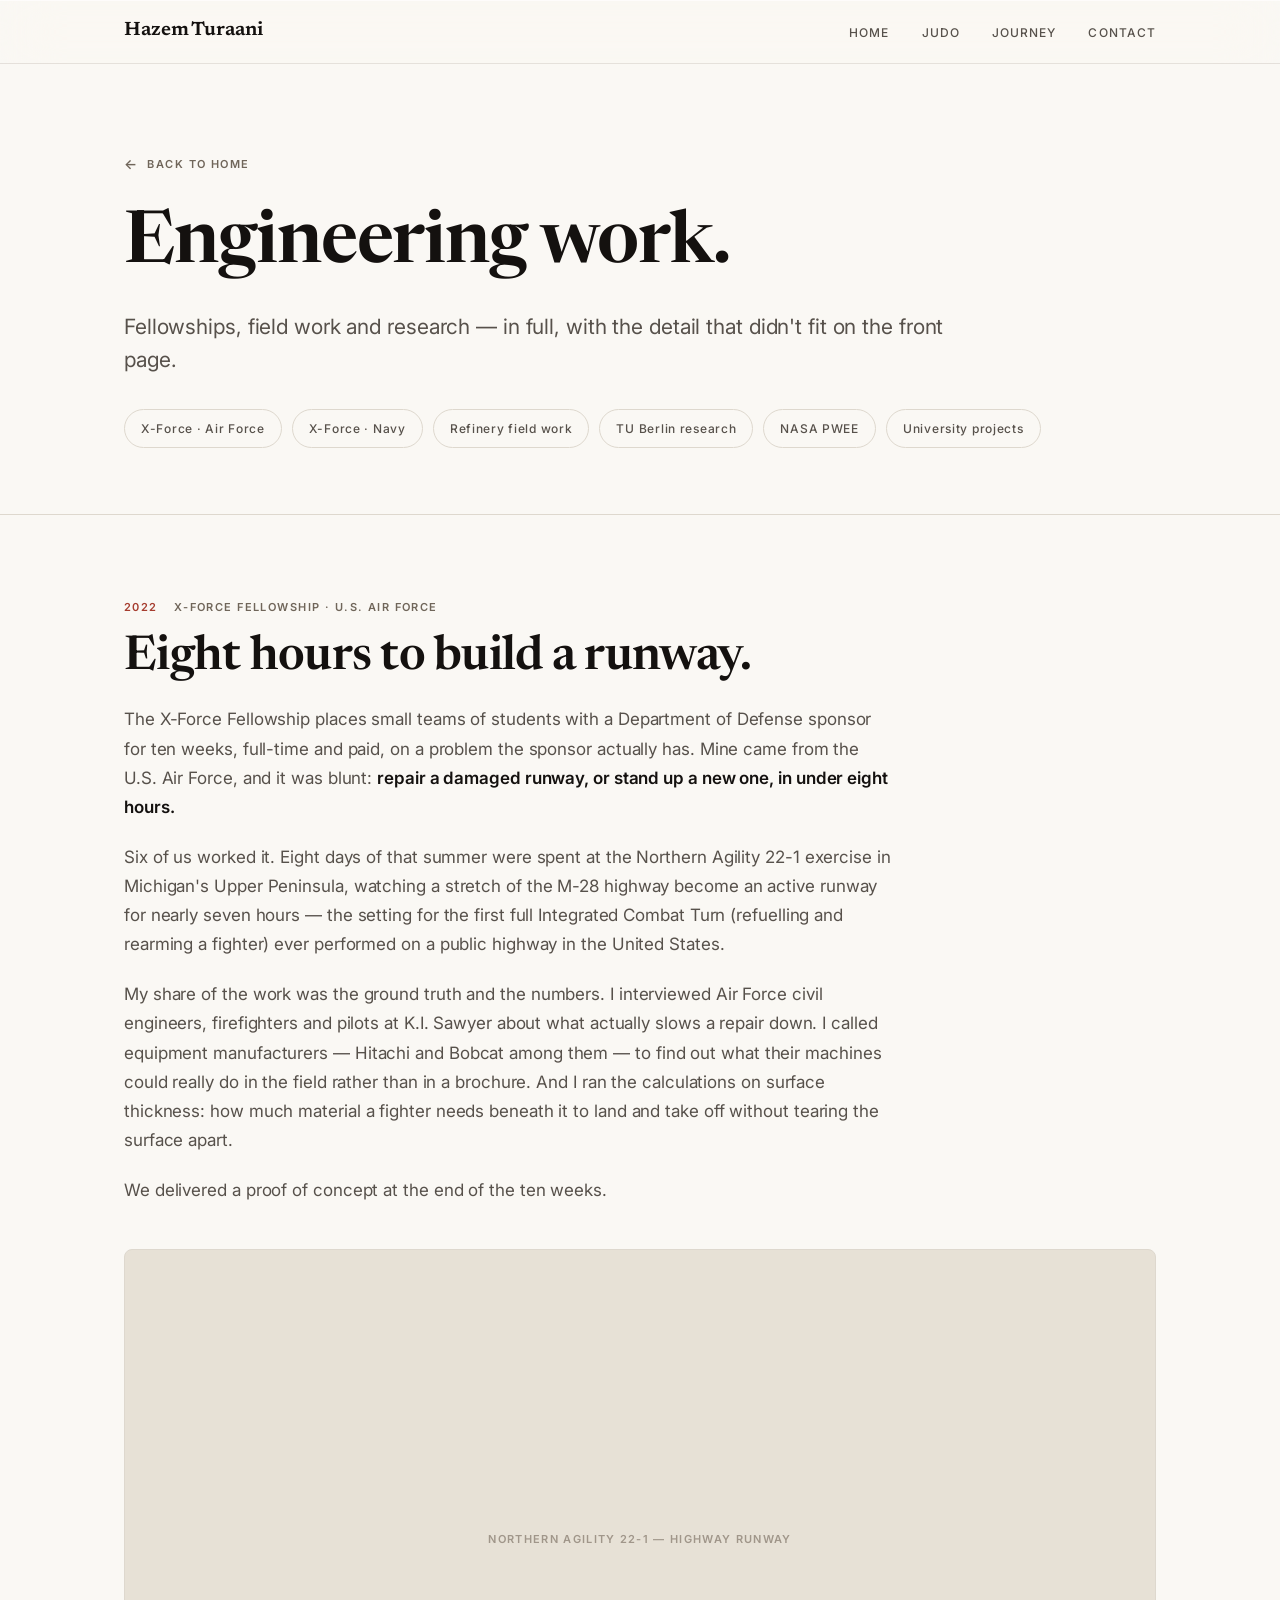
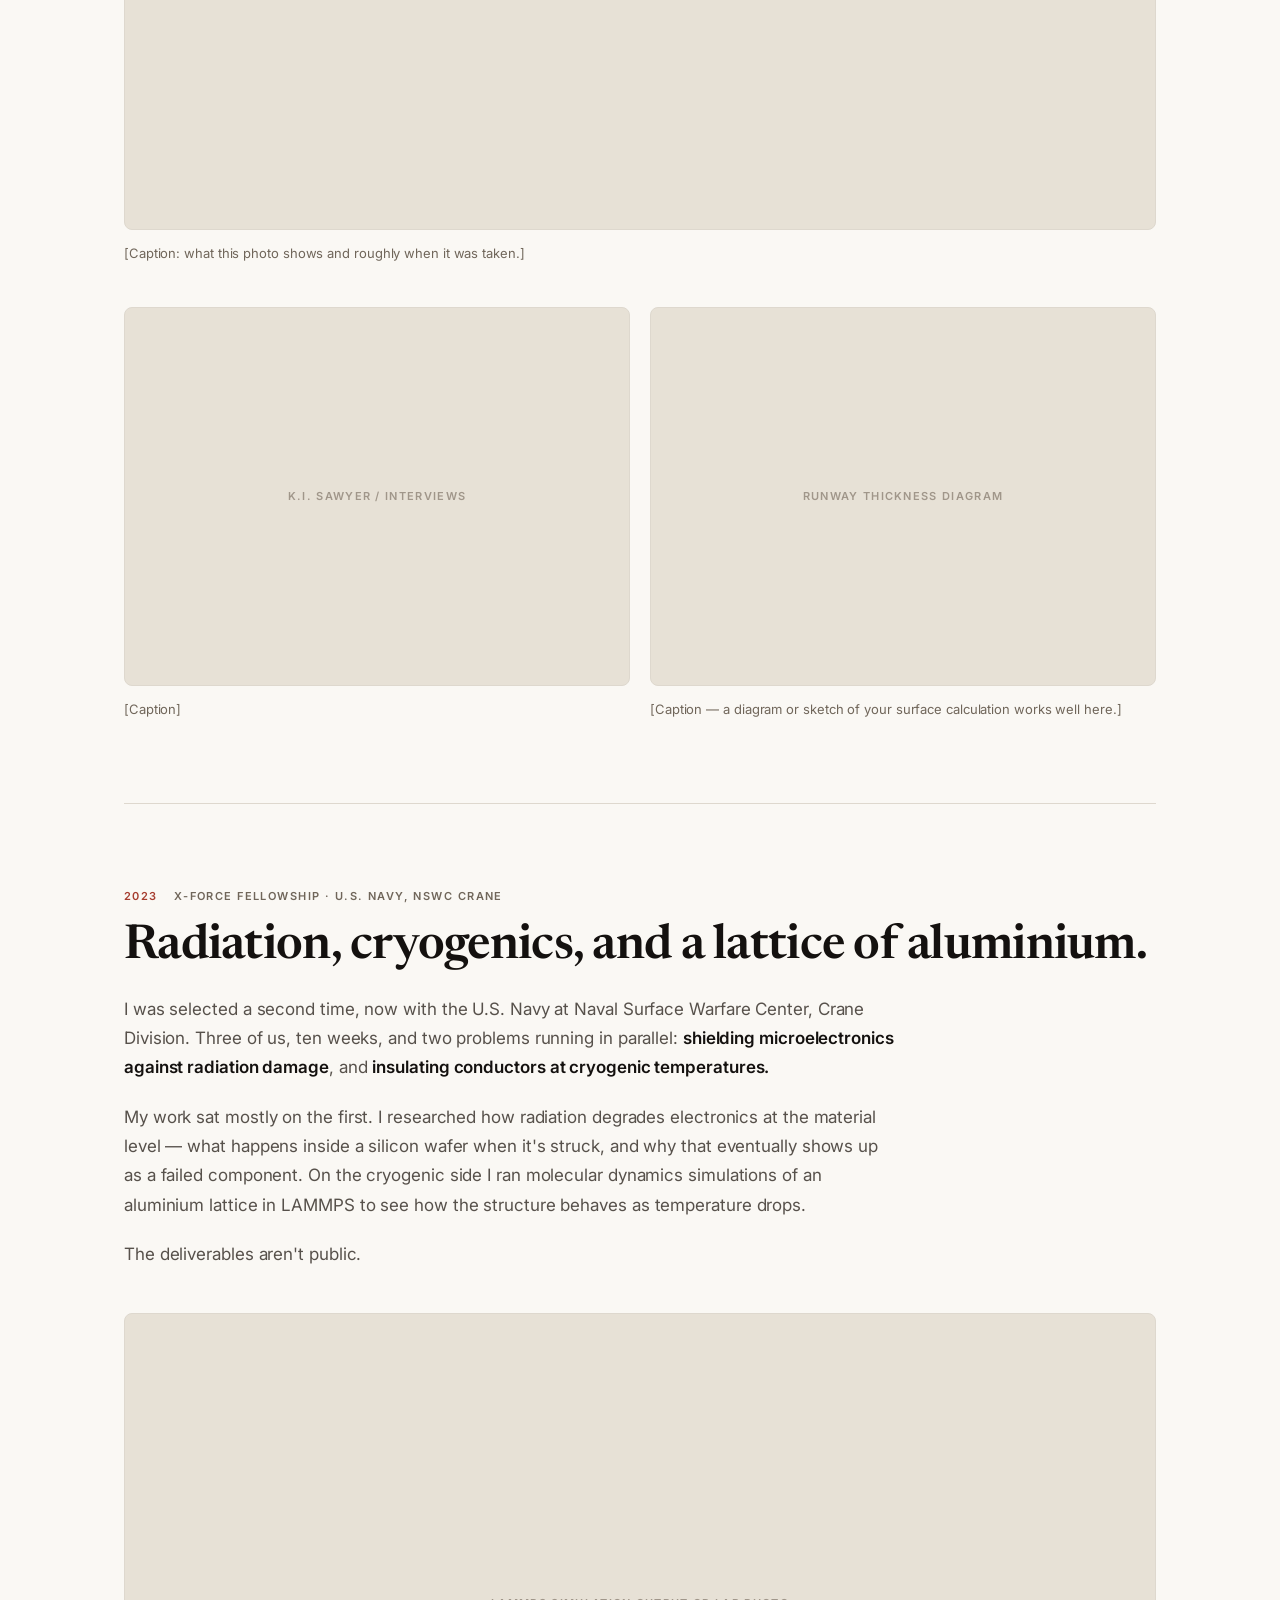
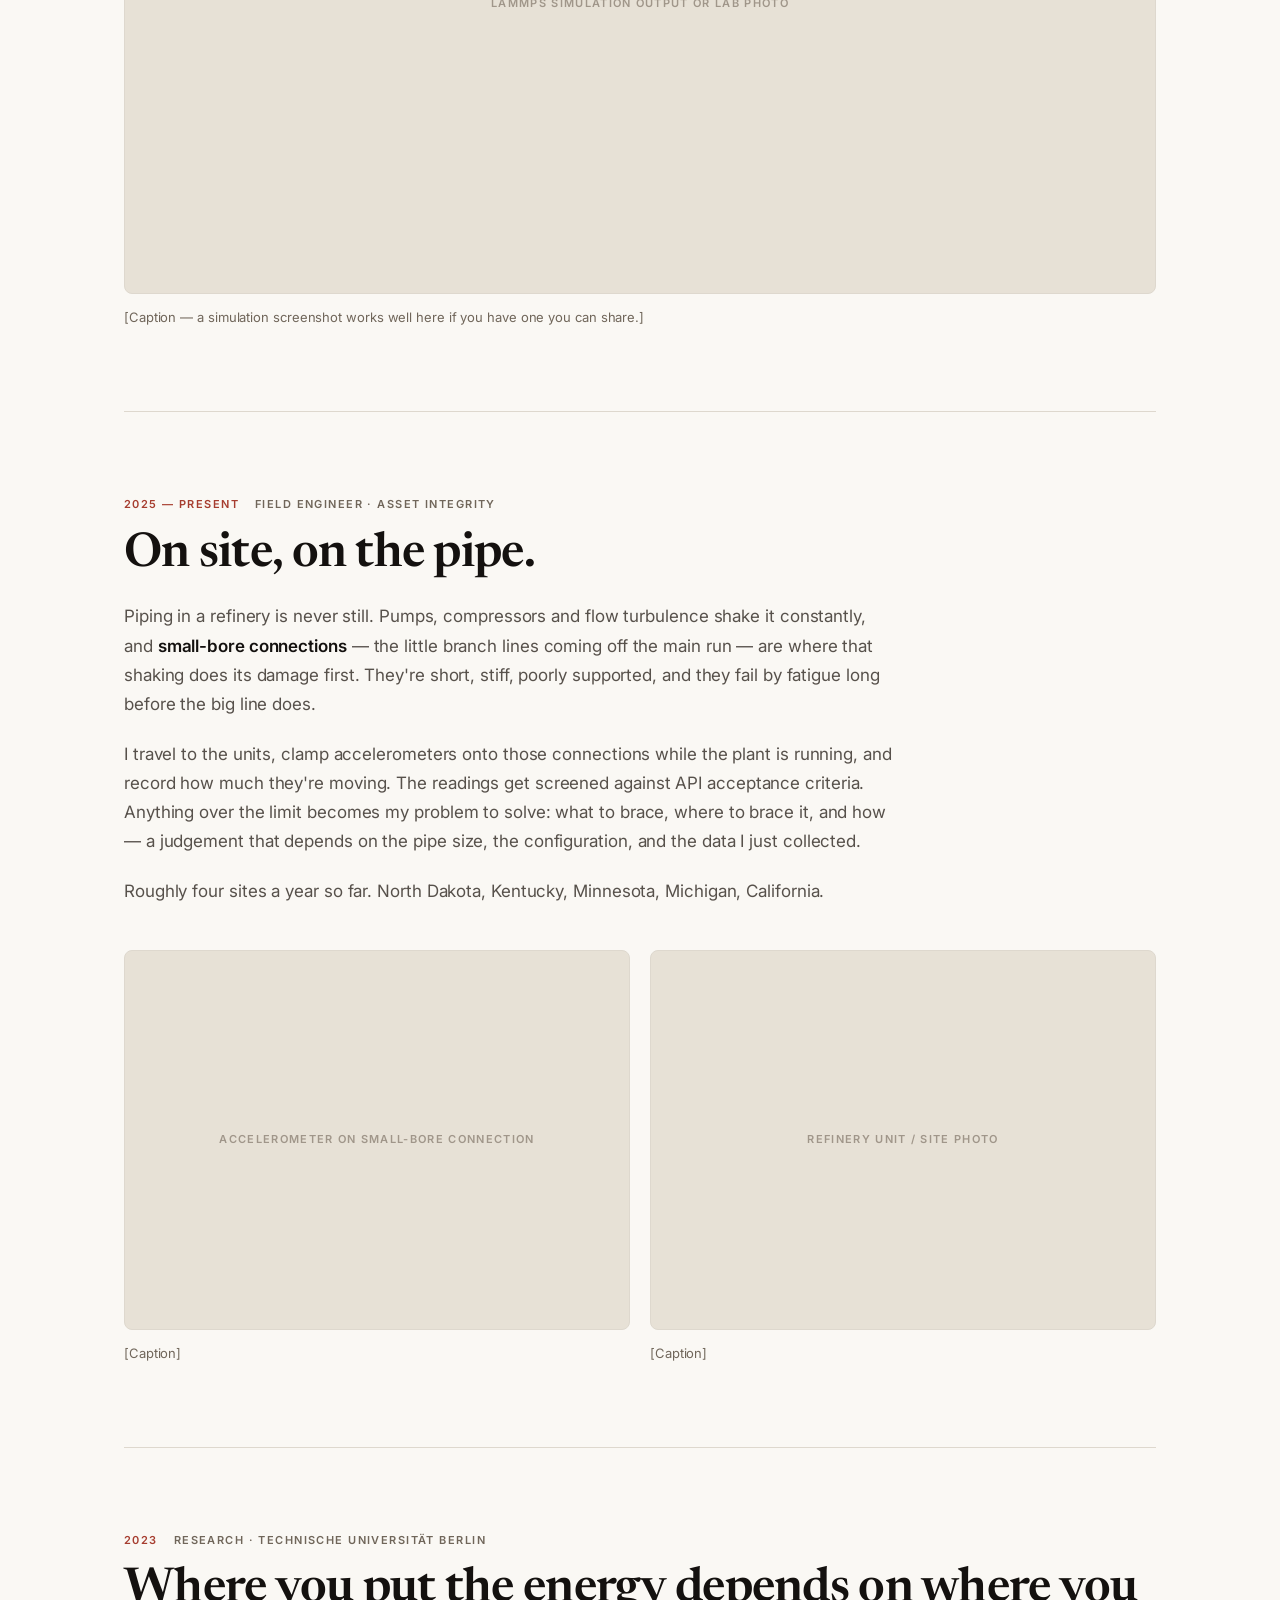
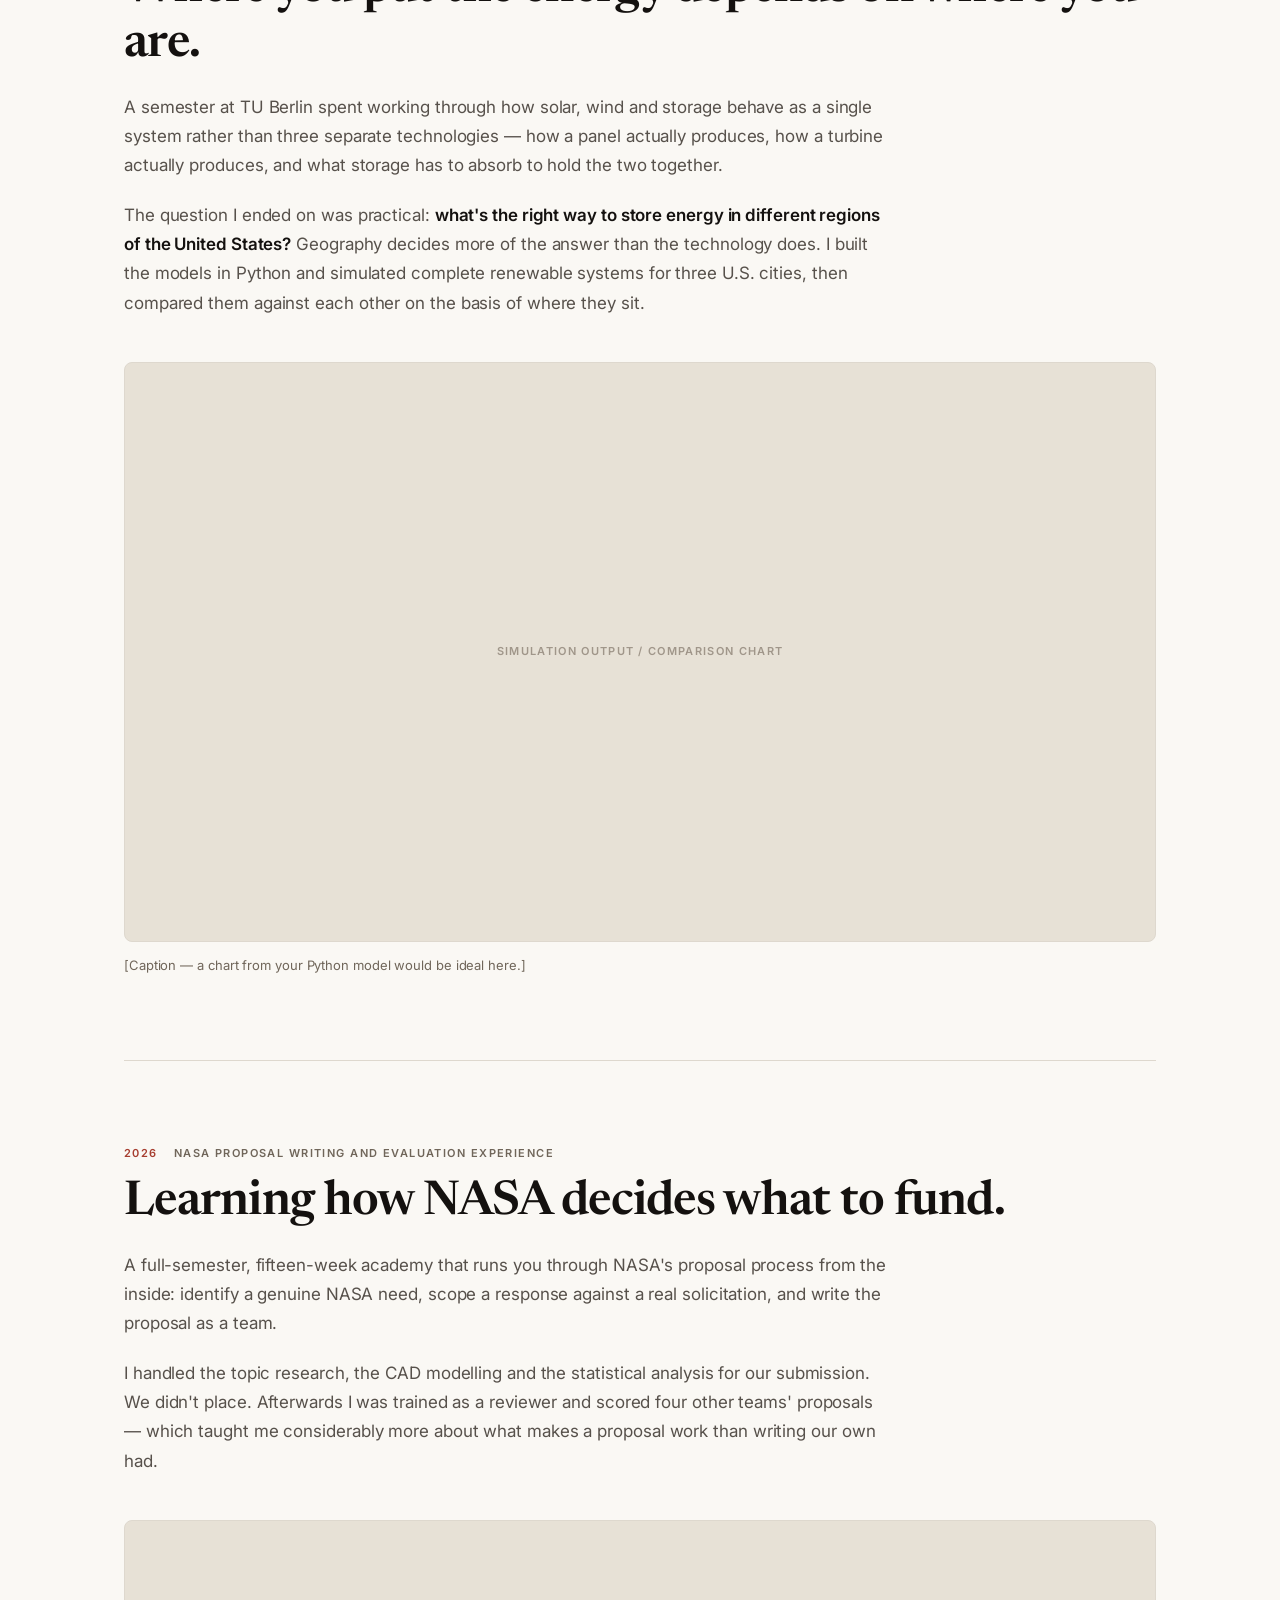
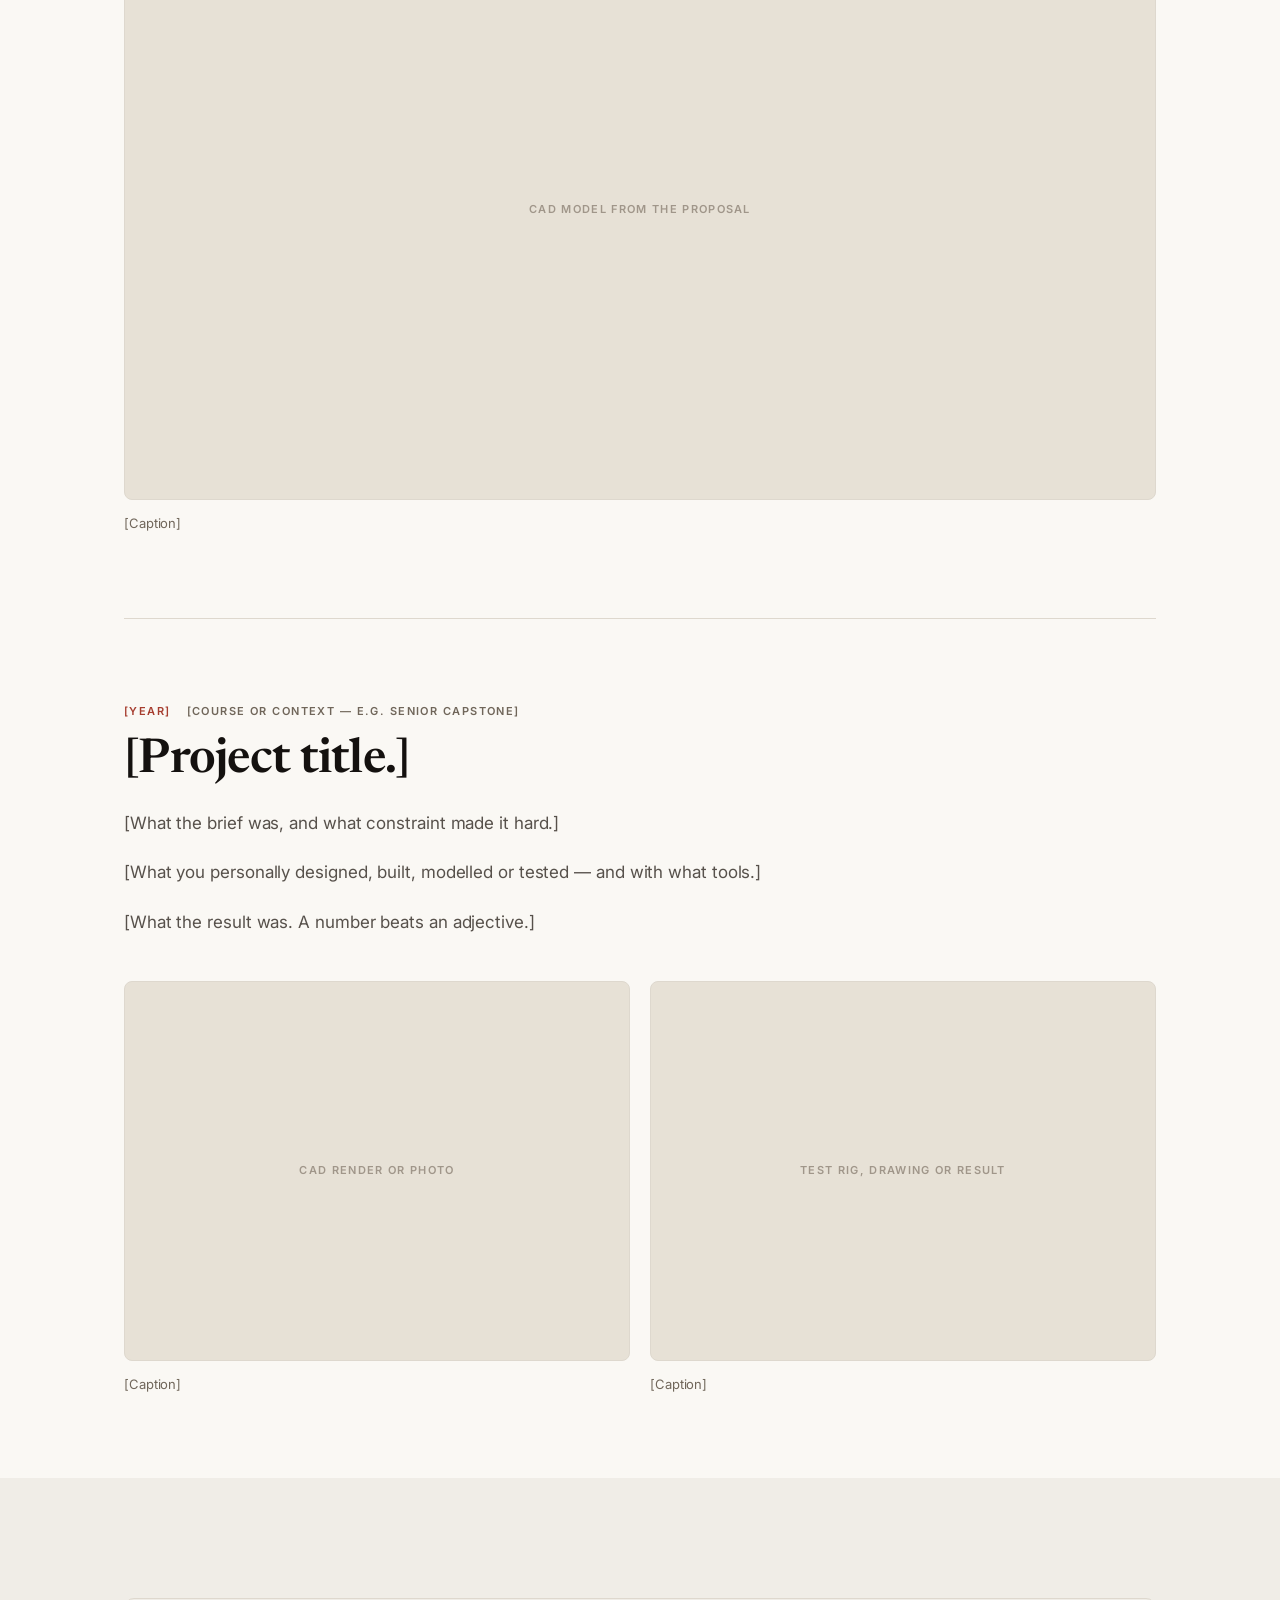
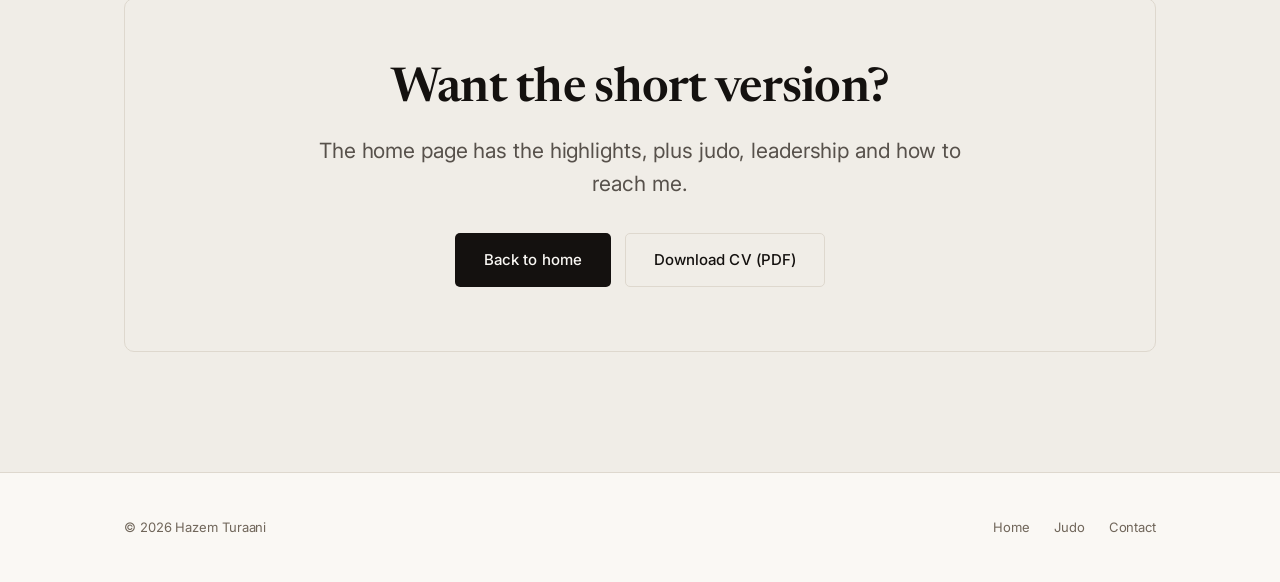
==== engineering.html @ 1540498a "Add files via upload" ====
<!DOCTYPE html>
<html lang="en">
<head>
<meta charset="utf-8">
<meta name="viewport" content="width=device-width, initial-scale=1">

<title>Engineering work — Hazem Turaani</title>
<meta name="description" content="Projects, fellowships and field work: X-Force with the U.S. Air Force and Navy, refinery vibration and piping integrity, renewable energy research at TU Berlin.">

<link rel="preconnect" href="https://fonts.googleapis.com">
<link rel="preconnect" href="https://fonts.gstatic.com" crossorigin>
<link rel="stylesheet" href="https://fonts.googleapis.com/css2?family=Newsreader:ital,opsz,wght@0,6..72,400;0,6..72,500;0,6..72,600;0,6..72,700;1,6..72,400&family=Inter:wght@400;500;600&display=swap">

<!-- Same stylesheet as the home page — edit style.css and it changes everywhere. -->
<link rel="stylesheet" href="style.css">

<script>
/* If a photo file isn't uploaded yet, show the grey placeholder instead of a
   broken-image icon. Upload the file with the matching name and it appears. */
function phFallback(img){
  var d=document.createElement('div');
  d.className=img.getAttribute('data-ph')||'ph ph--4x3';
  if(d.className.indexOf('hero__portrait')>-1){ d.textContent='Portrait'; }
  else { d.setAttribute('data-label', img.getAttribute('data-label')||'Photo'); }
  img.replaceWith(d);
}
</script>

</head>

<body>

<!-- ═══════════════════ NAVIGATION ═══════════════════ -->
<header class="nav" id="nav">
  <div class="wrap nav__inner">
    <a href="index.html" class="nav__logo">Hazem Turaani</a>
    <button class="nav__toggle" id="navToggle" aria-label="Menu" aria-expanded="false">
      <span></span><span></span><span></span>
    </button>
    <ul class="nav__links" id="navLinks">
      <li><a href="index.html">Home</a></li>
      <li><a href="judo.html">Judo</a></li>
      <li><a href="index.html#journey">Journey</a></li>
      <li><a href="index.html#contact">Contact</a></li>
    </ul>
  </div>
</header>

<main>

<!-- ═══════════════════ PAGE HEAD ═══════════════════ -->
<header class="page-head">
  <div class="wrap">
    <a class="backlink" href="index.html">Back to home</a>
    <h1 class="display">Engineering work.</h1>
    <p class="lede">
      Fellowships, field work and research — in full, with the detail that didn't fit
      on the front page.
    </p>
    <nav class="jump">
      <a href="#xforce-2022">X-Force · Air Force</a>
      <a href="#xforce-2023">X-Force · Navy</a>
      <a href="#field">Refinery field work</a>
      <a href="#berlin">TU Berlin research</a>
      <a href="#nasa">NASA PWEE</a>
      <a href="#capstone">University projects</a>
    </nav>
  </div>
</header>

<div class="wrap">

<!-- ═══════════════════ X-FORCE 2022 ═══════════════════ -->
<article class="entry" id="xforce-2022">
  <div class="entry__meta">
    <span class="entry__year">2022</span>
    <span class="entry__tag">X-Force Fellowship · U.S. Air Force</span>
  </div>
  <h2 class="h2">Eight hours to build a runway.</h2>

  <div class="entry__body">
    <p>
      The X-Force Fellowship places small teams of students with a Department of Defense sponsor
      for ten weeks, full-time and paid, on a problem the sponsor actually has. Mine came from the
      U.S. Air Force, and it was blunt: <strong>repair a damaged runway, or stand up a new one,
      in under eight hours.</strong>
    </p>
    <p>
      Six of us worked it. Eight days of that summer were spent at the Northern Agility 22-1
      exercise in Michigan's Upper Peninsula, watching a stretch of the M-28 highway become an
      active runway for nearly seven hours — the setting for the first full Integrated Combat Turn
      (refuelling and rearming a fighter) ever performed on a public highway in the United States.
    </p>
    <p>
      My share of the work was the ground truth and the numbers. I interviewed Air Force civil
      engineers, firefighters and pilots at K.I. Sawyer about what actually slows a repair down.
      I called equipment manufacturers — Hitachi and Bobcat among them — to find out what their
      machines could really do in the field rather than in a brochure. And I ran the calculations
      on surface thickness: how much material a fighter needs beneath it to land and take off
      without tearing the surface apart.
    </p>
    <p>We delivered a proof of concept at the end of the ten weeks.</p>

    <!-- [ADD: anything else you can say publicly about the approach or outcome] -->
  </div>

  <figure class="figure">
    <img class="photo photo--16x9" src="eng-runway.jpeg" alt="M-28 highway configured as a runway" data-ph="ph ph--16x9" data-label="Northern Agility 22-1 — highway runway" onerror="phFallback(this)">
    <figcaption>[Caption: what this photo shows and roughly when it was taken.]</figcaption>
  </figure>

  <div class="figrow">
    <figure class="figure">
      <img class="photo photo--4x3" src="eng-sawyer.jpeg" alt="At K.I. Sawyer Air Base" data-ph="ph ph--4x3" data-label="K.I. Sawyer / interviews" onerror="phFallback(this)">
      <figcaption>[Caption]</figcaption>
    </figure>
    <figure class="figure">
      <img class="photo photo--4x3" src="eng-runway-diagram.jpeg" alt="Diagram of the runway surface thickness calculation" data-ph="ph ph--4x3" data-label="Runway thickness diagram" onerror="phFallback(this)">
      <figcaption>[Caption — a diagram or sketch of your surface calculation works well here.]</figcaption>
    </figure>
  </div>
</article>

<!-- ═══════════════════ X-FORCE 2023 ═══════════════════ -->
<article class="entry" id="xforce-2023">
  <div class="entry__meta">
    <span class="entry__year">2023</span>
    <span class="entry__tag">X-Force Fellowship · U.S. Navy, NSWC Crane</span>
  </div>
  <h2 class="h2">Radiation, cryogenics, and a lattice of aluminium.</h2>

  <div class="entry__body">
    <p>
      I was selected a second time, now with the U.S. Navy at Naval Surface Warfare Center,
      Crane Division. Three of us, ten weeks, and two problems running in parallel:
      <strong>shielding microelectronics against radiation damage</strong>, and
      <strong>insulating conductors at cryogenic temperatures.</strong>
    </p>
    <p>
      My work sat mostly on the first. I researched how radiation degrades electronics at the
      material level — what happens inside a silicon wafer when it's struck, and why that
      eventually shows up as a failed component. On the cryogenic side I ran molecular dynamics
      simulations of an aluminium lattice in LAMMPS to see how the structure behaves as
      temperature drops.
    </p>
    <p>The deliverables aren't public.</p>

    <!-- [ADD: anything more you're cleared to say — methods, tools, what you learned] -->
  </div>

  <figure class="figure">
    <img class="photo photo--16x9" src="eng-lammps.jpeg" alt="LAMMPS simulation of an aluminium lattice" data-ph="ph ph--16x9" data-label="LAMMPS simulation output or lab photo" onerror="phFallback(this)">
    <figcaption>[Caption — a simulation screenshot works well here if you have one you can share.]</figcaption>
  </figure>
</article>

<!-- ═══════════════════ FIELD WORK ═══════════════════ -->
<article class="entry" id="field">
  <div class="entry__meta">
    <span class="entry__year">2025 — present</span>
    <span class="entry__tag">Field engineer · Asset integrity</span>
  </div>
  <h2 class="h2">On site, on the pipe.</h2>

  <div class="entry__body">
    <p>
      Piping in a refinery is never still. Pumps, compressors and flow turbulence shake it
      constantly, and <strong>small-bore connections</strong> — the little branch lines coming off
      the main run — are where that shaking does its damage first. They're short, stiff, poorly
      supported, and they fail by fatigue long before the big line does.
    </p>
    <p>
      I travel to the units, clamp accelerometers onto those connections while the plant is
      running, and record how much they're moving. The readings get screened against API
      acceptance criteria. Anything over the limit becomes my problem to solve: what to brace,
      where to brace it, and how — a judgement that depends on the pipe size, the configuration,
      and the data I just collected.
    </p>
    <p>
      Roughly four sites a year so far. North Dakota, Kentucky, Minnesota, Michigan, California.
    </p>

    <!-- [ADD: a specific job you're proud of — what you found, what you recommended, what it prevented.
         Keep the client anonymous if your contract requires it.] -->
  </div>

  <div class="figrow">
    <figure class="figure">
      <img class="photo photo--4x3" src="eng-accelerometer.jpeg" alt="Accelerometer clamped to a small-bore connection" data-ph="ph ph--4x3" data-label="Accelerometer on small-bore connection" onerror="phFallback(this)">
      <figcaption>[Caption]</figcaption>
    </figure>
    <figure class="figure">
      <img class="photo photo--4x3" src="eng-refinery.jpeg" alt="Refinery unit during a vibration survey" data-ph="ph ph--4x3" data-label="Refinery unit / site photo" onerror="phFallback(this)">
      <figcaption>[Caption]</figcaption>
    </figure>
  </div>
</article>

<!-- ═══════════════════ TU BERLIN ═══════════════════ -->
<article class="entry" id="berlin">
  <div class="entry__meta">
    <span class="entry__year">2023</span>
    <span class="entry__tag">Research · Technische Universität Berlin</span>
  </div>
  <h2 class="h2">Where you put the energy depends on where you are.</h2>

  <div class="entry__body">
    <p>
      A semester at TU Berlin spent working through how solar, wind and storage behave as a single
      system rather than three separate technologies — how a panel actually produces, how a turbine
      actually produces, and what storage has to absorb to hold the two together.
    </p>
    <p>
      The question I ended on was practical: <strong>what's the right way to store energy in
      different regions of the United States?</strong> Geography decides more of the answer than
      the technology does. I built the models in Python and simulated complete renewable systems
      for three U.S. cities, then compared them against each other on the basis of where they sit.
    </p>

    <!-- [ADD: which three cities, and what the comparison actually showed. That result is the
         most interesting sentence on this page and it's currently missing.] -->
  </div>

  <figure class="figure">
    <img class="photo photo--16x9" src="eng-berlin-chart.jpeg" alt="Comparison of renewable systems across three US cities" data-ph="ph ph--16x9" data-label="Simulation output / comparison chart" onerror="phFallback(this)">
    <figcaption>[Caption — a chart from your Python model would be ideal here.]</figcaption>
  </figure>
</article>

<!-- ═══════════════════ NASA PWEE ═══════════════════ -->
<article class="entry" id="nasa">
  <div class="entry__meta">
    <span class="entry__year">2026</span>
    <span class="entry__tag">NASA Proposal Writing and Evaluation Experience</span>
  </div>
  <h2 class="h2">Learning how NASA decides what to fund.</h2>

  <div class="entry__body">
    <p>
      A full-semester, fifteen-week academy that runs you through NASA's proposal process from the
      inside: identify a genuine NASA need, scope a response against a real solicitation, and write
      the proposal as a team.
    </p>
    <p>
      I handled the topic research, the CAD modelling and the statistical analysis for our
      submission. We didn't place. Afterwards I was trained as a reviewer and scored four other
      teams' proposals — which taught me considerably more about what makes a proposal work than
      writing our own had.
    </p>

    <!-- [ADD: what solicitation or topic your team proposed against. One sentence.] -->
  </div>

  <figure class="figure">
    <img class="photo photo--16x9" src="eng-nasa-cad.jpeg" alt="CAD model from the NASA proposal" data-ph="ph ph--16x9" data-label="CAD model from the proposal" onerror="phFallback(this)">
    <figcaption>[Caption]</figcaption>
  </figure>
</article>

<!-- ═══════════════════ UNIVERSITY PROJECTS ═══════════════════
     Duplicate this whole <article> block for each additional project.
     ══════════════════════════════════════════════════════════════ -->
<article class="entry" id="capstone">
  <div class="entry__meta">
    <span class="entry__year">[Year]</span>
    <span class="entry__tag">[Course or context — e.g. senior capstone]</span>
  </div>
  <h2 class="h2">[Project title.]</h2>

  <div class="entry__body">
    <p>[What the brief was, and what constraint made it hard.]</p>
    <p>[What you personally designed, built, modelled or tested — and with what tools.]</p>
    <p>[What the result was. A number beats an adjective.]</p>
  </div>

  <div class="figrow">
    <figure class="figure">
      <img class="photo photo--4x3" src="eng-project-1.jpeg" alt="University project" data-ph="ph ph--4x3" data-label="CAD render or photo" onerror="phFallback(this)">
      <figcaption>[Caption]</figcaption>
    </figure>
    <figure class="figure">
      <img class="photo photo--4x3" src="eng-project-2.jpeg" alt="University project" data-ph="ph ph--4x3" data-label="Test rig, drawing or result" onerror="phFallback(this)">
      <figcaption>[Caption]</figcaption>
    </figure>
  </div>
</article>

</div><!-- /wrap -->

<!-- ═══════════════════ FOOT CTA ═══════════════════ -->
<section class="section section--alt">
  <div class="wrap">
    <div class="band">
      <h2 class="h2">Want the short version?</h2>
      <p class="lede">The home page has the highlights, plus judo, leadership and how to reach me.</p>
      <div class="band__cta">
        <a class="btn btn--primary" href="index.html">Back to home</a>
        <a class="btn btn--ghost" href="cv.pdf" download>Download CV (PDF)</a>
      </div>
    </div>
  </div>
</section>
</main>

<!-- ═══════════════════ FOOTER ═══════════════════ -->
<footer class="footer">
  <div class="wrap footer__inner">
    <p>© <span id="year">2026</span> Hazem Turaani</p>
    <nav>
      <a href="index.html">Home</a>
      <a href="judo.html">Judo</a>
      <a href="index.html#contact">Contact</a>
    </nav>
  </div>
</footer>

<script>
const nav = document.getElementById('nav');
const toggle = document.getElementById('navToggle');
toggle.addEventListener('click', () => {
  const open = nav.classList.toggle('open');
  toggle.setAttribute('aria-expanded', open);
});
document.querySelectorAll('#navLinks a').forEach(a =>
  a.addEventListener('click', () => {
    nav.classList.remove('open');
    toggle.setAttribute('aria-expanded', 'false');
  })
);
document.getElementById('year').textContent = new Date().getFullYear();
</script>

</body>
</html>
---- style.css ----
/* ═══════════════════════════════════════════════════════════════════
   SHARED STYLESHEET — used by index.html, engineering.html, judo.html
   Change something here and it changes on every page.
   ═══════════════════════════════════════════════════════════════════ */

/* ═══════════════════════════════════════════════════════════════════
   1. DESIGN TOKENS  —  colours and fonts live here, change once
   ═══════════════════════════════════════════════════════════════════ */
:root{
  --ink:        #14110f;   /* warm near-black          */
  --ink-soft:   #57514b;   /* body / secondary text    */
  --ink-faint:  #70665a;   /* captions, labels         */
  --bg:         #faf8f4;   /* warm paper               */
  --bg-alt:     #f0ede7;   /* parchment, alt sections  */
  --bg-dark:    #1c1815;   /* warm black, judo section */
  --line:       #ded8ce;   /* hairline rules           */
  --accent:     #a63d2f;   /* oxide red                */
  --accent-dk:  #822e23;
  --accent-lt:  #c9705f;   /* accent on dark bg        */

  --radius:     8px;
  --radius-lg:  10px;
  --maxw:       1080px;
  --gutter:     24px;

  --font:      "Inter", -apple-system, BlinkMacSystemFont, "Helvetica Neue", Arial, sans-serif;
  --font-disp: "Newsreader", Georgia, "Times New Roman", serif;

  --ease: cubic-bezier(.32,.72,0,1);
}

/* ═══════════════════════════════════════════════════════════════════
   2. BASE
   ═══════════════════════════════════════════════════════════════════ */
*,*::before,*::after{ box-sizing:border-box; }
html{ scroll-behavior:smooth; scroll-padding-top:76px; -webkit-text-size-adjust:100%; }
body{
  margin:0; background:var(--bg); color:var(--ink);
  font-family:var(--font);
  font-size:17px; line-height:1.6; letter-spacing:-.005em;
  -webkit-font-smoothing:antialiased;
}
img{ max-width:100%; display:block; }
a{ color:var(--accent); text-decoration:none; }
a:hover{ text-decoration:underline; text-underline-offset:3px; }

/* Newsreader is an OPTICAL SIZE font. High "opsz" = elegant with thin hairlines,
   made for huge text. Low "opsz" = sturdy strokes, made for small text.
   Newsreader's axis runs 6 to 72 — roughly the point size you are setting at.
   Get this wrong and headings shimmer or vanish on phones — so the numbers
   below step down as the screen gets smaller. */
h1,h2,h3,h4{
  margin:0; font-family:var(--font-disp);
  font-weight:600; letter-spacing:-.015em; line-height:1.14;
  font-variation-settings:"opsz" 24;
}
p{ margin:0; }

.wrap{ width:100%; max-width:var(--maxw); margin-inline:auto; padding-inline:var(--gutter); }
.section{ padding:120px 0; }
.section--alt{ background:var(--bg-alt); }

.display { font-size:clamp(38px,6.6vw,72px); font-variation-settings:"opsz" 72; }
.h2      { font-size:clamp(30px,4.4vw,48px); font-variation-settings:"opsz" 48; }
.h3      { font-size:clamp(21px,2.6vw,29px); font-variation-settings:"opsz" 20; }

/* Tablets — start stepping the optical size down. */
@media (max-width:900px){
  .display{ font-variation-settings:"opsz" 24; }
  .h2     { font-variation-settings:"opsz" 20; }
  .h3     { font-variation-settings:"opsz" 14; }
}

/* Phones — text-grade optical size, heavier weight, looser tracking and leading.
   This is the fix for headings being hard to read on small screens. */
@media (max-width:760px){
  h1,h2,h3,h4{ font-weight:700; letter-spacing:0; font-variation-settings:"opsz" 9; }
  .display{ font-size:clamp(34px,8.4vw,46px); font-variation-settings:"opsz" 12; line-height:1.18; }
  .h2     { font-size:clamp(27px,6.6vw,36px); font-variation-settings:"opsz" 10; line-height:1.22; }
  .h3     { font-size:clamp(20px,4.8vw,24px); font-variation-settings:"opsz" 8; line-height:1.28; }
  .card__title,.tl-title,.interest h3{ font-weight:700; font-variation-settings:"opsz" 7; letter-spacing:0; }
  .quote__text{ font-weight:400; font-variation-settings:"opsz" 7; font-size:18px; line-height:1.6; }
  .record__n,.record__what{ font-variation-settings:"opsz" 8; letter-spacing:0; }
  .pull{ font-variation-settings:"opsz" 7; font-size:18px; }
  .nav__logo{ font-variation-settings:"opsz" 7; font-weight:700; }
}

.lede    { font-family:var(--font); font-size:clamp(18px,2.1vw,21px); color:var(--ink-soft); font-weight:400; letter-spacing:-.005em; line-height:1.6; }
.body    { color:var(--ink-soft); }
.eyebrow {
  font-family:var(--font); font-size:12px; font-weight:600;
  letter-spacing:.13em; text-transform:uppercase; color:var(--accent); margin-bottom:18px;
}

/* ── PROSE: reusable long-form styles, ready for your blog pages ──── */
.prose{ max-width:68ch; font-size:19px; line-height:1.75; color:#332e2a; }
.prose > * + *{ margin-top:1.3em; }
.prose h2{ font-size:clamp(26px,3.4vw,34px); margin-top:2.2em; }
.prose h3{ font-size:clamp(20px,2.4vw,24px); margin-top:1.8em; }
.prose blockquote{
  margin-inline:0; padding-left:26px; border-left:2px solid var(--accent);
  font-family:var(--font-disp); font-style:italic; font-size:21px; color:var(--ink);
}
.prose img{ border-radius:var(--radius); margin-block:2em; }
.prose hr{ border:0; border-top:1px solid var(--line); margin-block:2.6em; }
.prose code{ font-size:.9em; background:var(--bg-alt); padding:2px 6px; border-radius:4px; }

.section-head{ max-width:660px; margin-bottom:56px; }
.section-head .lede{ margin-top:20px; }

/* buttons */
.btn{
  display:inline-flex; align-items:center; justify-content:center; gap:9px;
  padding:14px 28px; border-radius:5px; border:1px solid transparent;
  font-family:var(--font); font-size:15px; font-weight:500; letter-spacing:.005em; cursor:pointer;
  transition:background .25s var(--ease), color .25s var(--ease), border-color .25s var(--ease);
}
.btn:hover{ text-decoration:none; }
.btn--primary{ background:var(--ink); color:var(--bg); }
.btn--primary:hover{ background:var(--accent); }
.btn--ghost{ background:transparent; color:var(--ink); border-color:var(--line); }
.btn--ghost:hover{ border-color:var(--ink); background:rgba(0,0,0,.03); }

/* the "see more" button that sits at the foot of a section */
.btn--more{ padding-inline:38px; }
.btn--more::after{ content:"→"; font-size:1.05em; line-height:1; transition:transform .25s var(--ease); }
.btn--more:hover::after{ transform:translateX(5px); }

.more{ margin-top:76px; padding-top:44px; border-top:1px solid var(--line); text-align:center; }
.more__hint{ display:block; margin-top:16px; font-size:13px; color:var(--ink-faint); }
.dark .more{ border-color:rgba(255,255,255,.14); }
.dark .more__hint{ color:#8b8177; }
.dark .btn--ghost{ color:#f4efe7; border-color:rgba(255,255,255,.26); }
.dark .btn--ghost:hover{ border-color:#f4efe7; background:rgba(255,255,255,.07); }

.link-arrow{ font-weight:500; display:inline-flex; align-items:center; gap:7px; }
.link-arrow::after{ content:"→"; font-size:1em; line-height:1; transition:transform .25s var(--ease); }
.link-arrow:hover{ text-decoration:none; }
.link-arrow:hover::after{ transform:translateX(4px); }

/* placeholder image blocks — swap for real <img> tags later */
.ph{
  position:relative; width:100%; border-radius:var(--radius); overflow:hidden;
  background:#e7e1d6; border:1px solid var(--line);
  display:grid; place-items:center;
}
.ph::after{
  content:attr(data-label);
  font-family:var(--font); font-size:11px; letter-spacing:.12em; text-transform:uppercase;
  color:#a0968a; font-weight:600; padding:0 16px; text-align:center;
}
.ph--4x3{ aspect-ratio:4/3; }
.ph--1x1{ aspect-ratio:1/1; }
.ph--16x9{ aspect-ratio:16/9; }
.ph--dark{ background:#272119; border-color:rgba(255,255,255,.10); }
.ph--dark::after{ color:#6b6058; }

/* REAL PHOTOS — swap a grey .ph block for one of these when you have the image.
   <img class="photo photo--4x3" src="images/name.jpg" alt="Describe the photo">   */
.photo{
  width:100%; display:block; object-fit:cover;
  border-radius:var(--radius); border:1px solid var(--line);
}
.photo--4x3{ aspect-ratio:4/3; }
.photo--1x1{ aspect-ratio:1/1; }
.photo--16x9{ aspect-ratio:16/9; }
.card .photo{ border-radius:0; border:0; border-bottom:1px solid var(--line); }

.reveal{ opacity:0; transform:translateY(24px); transition:opacity .8s var(--ease), transform .8s var(--ease); }
.reveal.in{ opacity:1; transform:none; }
@media (prefers-reduced-motion:reduce){
  html{ scroll-behavior:auto; }
  .reveal{ opacity:1; transform:none; transition:none; }
}

/* ═══════════════════════════════════════════════════════════════════
   3. NAVIGATION
   ═══════════════════════════════════════════════════════════════════ */
/* Glass header. Three things make it read as glass rather than as a tinted bar:
   a low-opacity fill, a heavy blur, and a saturation boost that lets colour from
   the content bleed through. The inset highlight is the thin bright line along
   the top edge that real glass has. */
.nav{
  position:fixed; inset:0 0 auto 0; z-index:100; height:64px;
  background:rgba(250,248,244,.55);
  backdrop-filter:blur(28px) saturate(190%);
  -webkit-backdrop-filter:blur(28px) saturate(190%);
  border-bottom:1px solid rgba(120,105,88,.16);
  box-shadow:inset 0 1px 0 rgba(255,255,255,.65);
}
/* Browsers without backdrop-filter fall back to a near-solid bar so text stays readable. */
@supports not ((backdrop-filter:blur(1px)) or (-webkit-backdrop-filter:blur(1px))){
  .nav{ background:rgba(250,248,244,.96); }
}
.nav__inner{ height:100%; display:flex; align-items:center; justify-content:space-between; }
.nav__logo{
  font-family:var(--font-disp); font-size:19px; font-weight:600;
  color:var(--ink); letter-spacing:-.005em; font-variation-settings:"opsz" 12;
}
.nav__logo:hover{ text-decoration:none; color:var(--accent); }
.nav__links{ display:flex; gap:32px; list-style:none; margin:0; padding:0; }
.nav__links a{
  font-family:var(--font); font-size:12px; font-weight:500;
  letter-spacing:.09em; text-transform:uppercase; color:var(--ink-soft);
}
.nav__links a:hover{ color:var(--accent); text-decoration:none; }
.nav__toggle{ display:none; background:none; border:0; padding:8px; cursor:pointer; }
.nav__toggle span{ display:block; width:18px; height:1.5px; background:var(--ink); margin:4px 0; transition:transform .3s var(--ease), opacity .3s var(--ease); }
.nav.open .nav__toggle span:nth-child(1){ transform:translateY(5.5px) rotate(45deg); }
.nav.open .nav__toggle span:nth-child(2){ opacity:0; }
.nav.open .nav__toggle span:nth-child(3){ transform:translateY(-5.5px) rotate(-45deg); }

@media (max-width:900px){
  .nav__toggle{ display:block; }
  .nav__links{
    position:fixed; top:64px; left:0; right:0;
    flex-direction:column; gap:0; padding:8px var(--gutter) 24px;
    background:rgba(250,248,244,.72);
    backdrop-filter:blur(28px) saturate(190%);
    -webkit-backdrop-filter:blur(28px) saturate(190%);
    border-bottom:1px solid rgba(120,105,88,.16);
    transform:translateY(-8px); opacity:0; pointer-events:none;
    transition:opacity .25s var(--ease), transform .25s var(--ease);
  }
  .nav.open .nav__links{ opacity:1; transform:none; pointer-events:auto; }
  .nav__links a{ display:block; padding:14px 0; font-size:17px; border-bottom:1px solid var(--line); }
}

/* ═══════════════════════════════════════════════════════════════════
   4. HERO + STATS
   ═══════════════════════════════════════════════════════════════════ */
.hero{
  min-height:100svh; display:grid; place-items:center; text-align:center;
  padding:130px 0 80px;
  background:var(--bg);
}
.hero__portrait{
  width:104px; height:104px; border-radius:50%; margin:0 auto 36px;
  background:#e7e1d6; object-fit:cover;  /* object-fit crops a non-square photo instead of squashing it */
  display:grid; place-items:center; font-family:var(--font); font-size:10px; font-weight:600;
  letter-spacing:.12em; text-transform:uppercase; color:#a0968a;
  border:1px solid var(--line);
}
.hero .display{ max-width:16ch; margin-inline:auto; }
.hero .lede{ max-width:58ch; margin:26px auto 0; }
.hero__cta{ display:flex; gap:14px; justify-content:center; flex-wrap:wrap; margin-top:40px; }
.hero__scroll{
  margin-top:60px; font-size:12px; letter-spacing:.08em; text-transform:uppercase;
  color:var(--ink-faint); display:inline-block; animation:float 2.4s ease-in-out infinite;
}
@keyframes float{ 0%,100%{ transform:translateY(0);} 50%{ transform:translateY(6px);} }

.stats{ border-block:1px solid var(--line); }
.stats__grid{ display:grid; grid-template-columns:repeat(4,1fr); }
.stat{ padding:44px 18px; text-align:center; border-left:1px solid var(--line); }
.stat:first-child{ border-left:0; }
.stat__num{
  font-family:var(--font-disp); font-size:clamp(32px,4.2vw,46px);
  font-weight:600; letter-spacing:-.015em; line-height:1;
  font-variation-settings:"opsz" 36;
}
.stat__num--word{ font-size:clamp(24px,3.1vw,34px); font-variation-settings:"opsz" 20; }
@media (max-width:760px){ .stat__num{ font-variation-settings:"opsz" 10; font-weight:700; letter-spacing:0; } }
.stat__label{
  font-family:var(--font); font-size:11px; color:var(--ink-faint); margin-top:10px;
  letter-spacing:.1em; text-transform:uppercase;
}
@media (max-width:700px){
  .stats__grid{ grid-template-columns:repeat(2,1fr); }
  .stat:nth-child(odd){ border-left:0; }
  .stat:nth-child(n+3){ border-top:1px solid var(--line); }
}

/* ═══════════════════════════════════════════════════════════════════
   5. CARDS + FEATURE ROWS
   ═══════════════════════════════════════════════════════════════════ */
.cards{ display:grid; gap:24px; grid-template-columns:repeat(3,1fr); }
.cards--2{ grid-template-columns:repeat(2,1fr); }
@media (max-width:880px){ .cards,.cards--2{ grid-template-columns:1fr; } }

.card{
  background:rgba(255,255,255,.55); border-radius:var(--radius-lg); overflow:hidden;
  border:1px solid var(--line); display:flex; flex-direction:column;
  transition:border-color .35s var(--ease), background .35s var(--ease);
}
.card:hover{ border-color:#bdb2a2; background:rgba(255,255,255,.9); }
.card__body{ padding:28px 28px 32px; display:flex; flex-direction:column; gap:11px; flex:1; }
.card__tag{
  font-family:var(--font); font-size:11px; font-weight:600;
  letter-spacing:.12em; text-transform:uppercase; color:var(--accent);
}
.card__title{ font-family:var(--font-disp); font-size:22px; font-weight:600; letter-spacing:-.005em; font-variation-settings:"opsz" 14; }
.card__text{ color:var(--ink-soft); font-size:15px; flex:1; line-height:1.65; }
.card .ph{ border-radius:0; }

.feature{ display:grid; grid-template-columns:1.05fr 1fr; gap:64px; align-items:center; }
.feature + .feature{ margin-top:110px; }
.feature--flip .feature__media{ order:2; }
.feature__text .h3{ margin-bottom:16px; }
@media (max-width:880px){
  .feature{ grid-template-columns:1fr; gap:32px; }
  .feature--flip .feature__media{ order:0; }
  .feature + .feature{ margin-top:72px; }
}

.ticks{ list-style:none; margin:22px 0 0; padding:0; display:grid; gap:12px; }
.ticks li{ position:relative; padding-left:26px; color:var(--ink-soft); font-size:16px; }
.ticks li::before{
  content:""; position:absolute; left:0; top:.62em; width:6px; height:6px;
  border-radius:50%; background:var(--accent);
}
.dark .ticks li{ color:#a89f92; }

/* pull quote — for quoting yourself or the press */
.pull{
  margin:28px 0 0; padding-left:24px; border-left:2px solid var(--accent);
  font-family:var(--font-disp); font-style:italic; font-size:20px; line-height:1.5;
  color:var(--ink); font-variation-settings:"opsz" 12;
}
.pull cite{ display:block; margin-top:12px; font-family:var(--font); font-style:normal; font-size:13px; color:var(--ink-faint); }
.dark .pull{ color:#f4efe7; border-color:var(--accent-lt); }
.dark .pull cite{ color:#8b8177; }

/* honours / record list */
.record{ list-style:none; margin:48px 0 0; padding:0; border-top:1px solid var(--line); }
.record li{
  display:grid; grid-template-columns:auto 1fr auto; gap:24px; align-items:baseline;
  padding:22px 0; border-bottom:1px solid var(--line);
}
.record__n{ font-family:var(--font-disp); font-size:27px; font-weight:600; letter-spacing:-.01em; font-variation-settings:"opsz" 20; min-width:2.6ch; color:var(--accent); }
.record__what{ font-family:var(--font-disp); font-size:20px; font-variation-settings:"opsz" 13; }
.record__lvl{ font-size:13px; color:var(--ink-faint); text-align:right; }
.dark .record{ border-color:rgba(255,255,255,.14); }
.dark .record li{ border-color:rgba(255,255,255,.14); }
.dark .record__n{ color:var(--accent-lt); }
.dark .record__lvl{ color:#8b8177; }
@media (max-width:600px){
  .record li{ grid-template-columns:auto 1fr; gap:16px; }
  .record__lvl{ grid-column:2; text-align:left; margin-top:-14px; }
}

/* ═══════════════════════════════════════════════════════════════════
   6. DARK SECTION (JUDO)
   ═══════════════════════════════════════════════════════════════════ */
.dark{ background:var(--bg-dark); color:#f4efe7; }
.dark .lede,.dark .body{ color:#a89f92; }
.dark .eyebrow{ color:var(--accent-lt); }
.dark .stat{ border-color:rgba(255,255,255,.12); }
.dark .stat__label{ color:#8b8177; }
.dark .stats{ border-color:rgba(255,255,255,.12); }
.dark a{ color:var(--accent-lt); }

.gallery{ display:grid; gap:16px; grid-template-columns:repeat(4,1fr); margin-top:56px; }
.gallery > *:first-child{ grid-column:span 2; grid-row:span 2; aspect-ratio:1/1; }
@media (max-width:880px){
  .gallery{ grid-template-columns:repeat(2,1fr); }
  .gallery > *:first-child{ grid-column:span 2; grid-row:auto; aspect-ratio:16/10; }
}

/* ═══════════════════════════════════════════════════════════════════
   7. TIMELINE
   ═══════════════════════════════════════════════════════════════════ */
.timeline{ position:relative; margin-top:56px; padding-left:0; list-style:none; }
.timeline::before{
  content:""; position:absolute; left:50%; top:6px; bottom:6px; width:1px;
  background:var(--line); transform:translateX(-.5px);
}
.tl-item{ position:relative; width:50%; padding:0 48px 44px 0; text-align:right; }
.tl-item:nth-child(even){ margin-left:50%; padding:0 0 44px 48px; text-align:left; }
.tl-item::after{
  content:""; position:absolute; top:6px; right:-5.5px; width:11px; height:11px;
  border-radius:50%; background:var(--accent); border:2px solid var(--bg-alt);
}
.tl-item:nth-child(even)::after{ right:auto; left:-5.5px; }
.tl-year{ font-family:var(--font); font-size:11px; font-weight:600; letter-spacing:.13em; color:var(--accent); text-transform:uppercase; }
.tl-title{ font-family:var(--font-disp); font-size:21px; font-weight:600; letter-spacing:-.005em; font-variation-settings:"opsz" 14; margin-top:8px; }
.tl-org{ font-size:15px; color:var(--ink-faint); margin-top:4px; }
.tl-text{ font-size:15px; color:var(--ink-soft); margin-top:10px; }
@media (max-width:760px){
  .timeline::before{ left:5px; }
  .tl-item,
  .tl-item:nth-child(even){ width:100%; margin-left:0; padding:0 0 36px 32px; text-align:left; }
  .tl-item::after,
  .tl-item:nth-child(even)::after{ left:0; right:auto; }
}

/* ═══════════════════════════════════════════════════════════════════
   8. TESTIMONIALS
   ═══════════════════════════════════════════════════════════════════ */
.quotes{
  display:flex; gap:22px; overflow-x:auto; scroll-snap-type:x mandatory;
  padding:4px 4px 24px; margin-inline:calc(var(--gutter) * -1);
  padding-inline:var(--gutter); scrollbar-width:none;
}
.quotes::-webkit-scrollbar{ display:none; }
.quote{
  flex:0 0 clamp(280px,32vw,368px); scroll-snap-align:start;
  background:rgba(255,255,255,.55); border:1px solid var(--line); border-radius:var(--radius-lg);
  padding:34px; display:flex; flex-direction:column; gap:20px;
}
.quote__mark{ font-family:var(--font-disp); font-size:52px; line-height:.55; color:var(--accent); opacity:.35; }
.quote__text{
  font-family:var(--font-disp); font-size:19px; line-height:1.55;
  color:var(--ink); flex:1; letter-spacing:0; font-variation-settings:"opsz" 10;
}
.quote__person{ display:flex; align-items:center; gap:13px; padding-top:20px; border-top:1px solid var(--line); }
.quote__avatar{
  width:42px; height:42px; border-radius:50%; flex:none; background:#e7e1d6;
  border:1px solid var(--line);
  display:grid; place-items:center; font-size:14px; font-weight:600; color:#a0968a;
}
.quote__name{ font-size:15px; font-weight:600; }
.quote__role{ font-size:13px; color:var(--ink-faint); }
.quotes-nav{ display:flex; gap:10px; margin-top:8px; }
.qbtn{
  width:40px; height:40px; border-radius:5px; border:1px solid var(--line);
  background:transparent; color:var(--ink); font-size:16px; cursor:pointer;
  display:grid; place-items:center; transition:border-color .2s var(--ease), color .2s var(--ease);
}
.qbtn:hover{ border-color:var(--ink); color:var(--accent); }

/* ═══════════════════════════════════════════════════════════════════
   9. INTERESTS / CV BAND / CONTACT
   ═══════════════════════════════════════════════════════════════════ */
.interests{ display:grid; grid-template-columns:repeat(3,1fr); gap:28px; margin-top:8px; }
@media (max-width:760px){ .interests{ grid-template-columns:1fr; gap:0; } }
.interest{ padding:30px 0 0; border-top:1px solid var(--line); }
.interest h3{ font-size:21px; margin-bottom:10px; font-variation-settings:"opsz" 14; }
.interest p{ font-size:15px; color:var(--ink-soft); line-height:1.65; }

.band{ border-radius:var(--radius-lg); background:var(--bg-alt); border:1px solid var(--line); padding:64px 48px; text-align:center; }
.band .lede{ max-width:52ch; margin:16px auto 0; }
.band__cta{ display:flex; gap:14px; justify-content:center; flex-wrap:wrap; margin-top:32px; }
@media (max-width:600px){ .band{ padding:44px 24px; } }

.contact-grid{ display:grid; grid-template-columns:1fr 1.15fr; gap:72px; align-items:start; }
@media (max-width:880px){ .contact-grid{ grid-template-columns:1fr; gap:44px; } }
.contact-list{ list-style:none; margin:28px 0 0; padding:0; display:grid; gap:18px; }
.contact-list li{ display:grid; gap:2px; }
.contact-list span{ font-size:13px; color:var(--ink-faint); }
.contact-list a{ font-size:17px; }
.contact-list .plain{ font-size:17px; color:var(--ink); }

.form{ display:grid; gap:16px; }
.field{ display:grid; gap:7px; }
.field label{ font-size:14px; font-weight:500; }
.field input,.field textarea{
  font-family:inherit; font-size:16px; color:var(--ink);
  padding:13px 15px; border:1px solid var(--line); border-radius:5px; background:rgba(255,255,255,.6);
  transition:border-color .2s var(--ease), box-shadow .2s var(--ease);
}
.field input:focus,.field textarea:focus{
  outline:none; border-color:var(--accent); box-shadow:0 0 0 3px rgba(166,61,47,.13);
}
.field textarea{ min-height:132px; resize:vertical; }
.form .btn{ justify-self:start; }
.form__note{ font-size:13px; color:var(--ink-faint); }

.footer{ border-top:1px solid var(--line); padding:44px 0; }
.footer__inner{ display:flex; justify-content:space-between; align-items:center; gap:20px; flex-wrap:wrap; }
.footer p{ font-size:13px; color:var(--ink-faint); }
.footer nav{ display:flex; gap:24px; }
.footer nav a{ font-size:13px; color:var(--ink-faint); }

/* ═══════════════════════════════════════════════════════════════════
   10. DETAIL PAGES — engineering.html, judo.html, future blog posts
   ═══════════════════════════════════════════════════════════════════ */
.page-head{ padding:150px 0 66px; border-bottom:1px solid var(--line); }
.page-head .display{ max-width:20ch; }
.page-head .lede{ max-width:64ch; margin-top:24px; }
.page-head--dark{ background:var(--bg-dark); color:#f4efe7; border-bottom-color:rgba(255,255,255,.14); }

.backlink{
  display:inline-flex; align-items:center; gap:9px; margin-bottom:30px;
  font-family:var(--font); font-size:11px; font-weight:600;
  letter-spacing:.13em; text-transform:uppercase; color:var(--ink-faint);
}
.backlink::before{ content:"←"; font-size:1.25em; line-height:1; transition:transform .25s var(--ease); }
.backlink:hover{ color:var(--accent); text-decoration:none; }
.backlink:hover::before{ transform:translateX(-4px); }
.page-head--dark .backlink{ color:#8b8177; }
.page-head--dark .backlink:hover{ color:var(--accent-lt); }

/* one project / story entry on a detail page */
.entry{ padding:84px 0; border-bottom:1px solid var(--line); }
.entry:last-of-type{ border-bottom:0; }
.entry__meta{ display:flex; gap:16px; flex-wrap:wrap; align-items:baseline; margin-bottom:14px; }
.entry__year,.entry__tag{
  font-family:var(--font); font-size:11px; font-weight:600;
  letter-spacing:.13em; text-transform:uppercase;
}
.entry__year{ color:var(--accent); }
.entry__tag{ color:var(--ink-faint); }
.entry__body{ max-width:70ch; margin-top:20px; color:var(--ink-soft); font-size:17px; line-height:1.72; }
.entry__body > * + *{ margin-top:1.2em; }
.entry__body strong{ color:var(--ink); font-weight:600; }

/* captioned figure — for photos and diagrams */
.figure{ margin:44px 0 0; }
.figure figcaption{ margin-top:13px; font-size:13px; color:var(--ink-faint); line-height:1.55; }
.figrow{ display:grid; gap:20px; grid-template-columns:repeat(2,1fr); margin-top:44px; }
.figrow .figure{ margin-top:0; }
@media (max-width:760px){ .figrow{ grid-template-columns:1fr; } }

/* jump menu at the top of a long detail page */
.jump{ display:flex; flex-wrap:wrap; gap:10px; margin-top:32px; }
.jump a{
  font-family:var(--font); font-size:12px; font-weight:500; letter-spacing:.06em;
  padding:9px 16px; border:1px solid var(--line); border-radius:980px; color:var(--ink-soft);
  transition:border-color .2s var(--ease), color .2s var(--ease);
}
.jump a:hover{ border-color:var(--ink); color:var(--accent); text-decoration:none; }
.page-head--dark .jump a{ border-color:rgba(255,255,255,.24); color:#a89f92; }
.page-head--dark .jump a:hover{ border-color:#f4efe7; color:var(--accent-lt); }
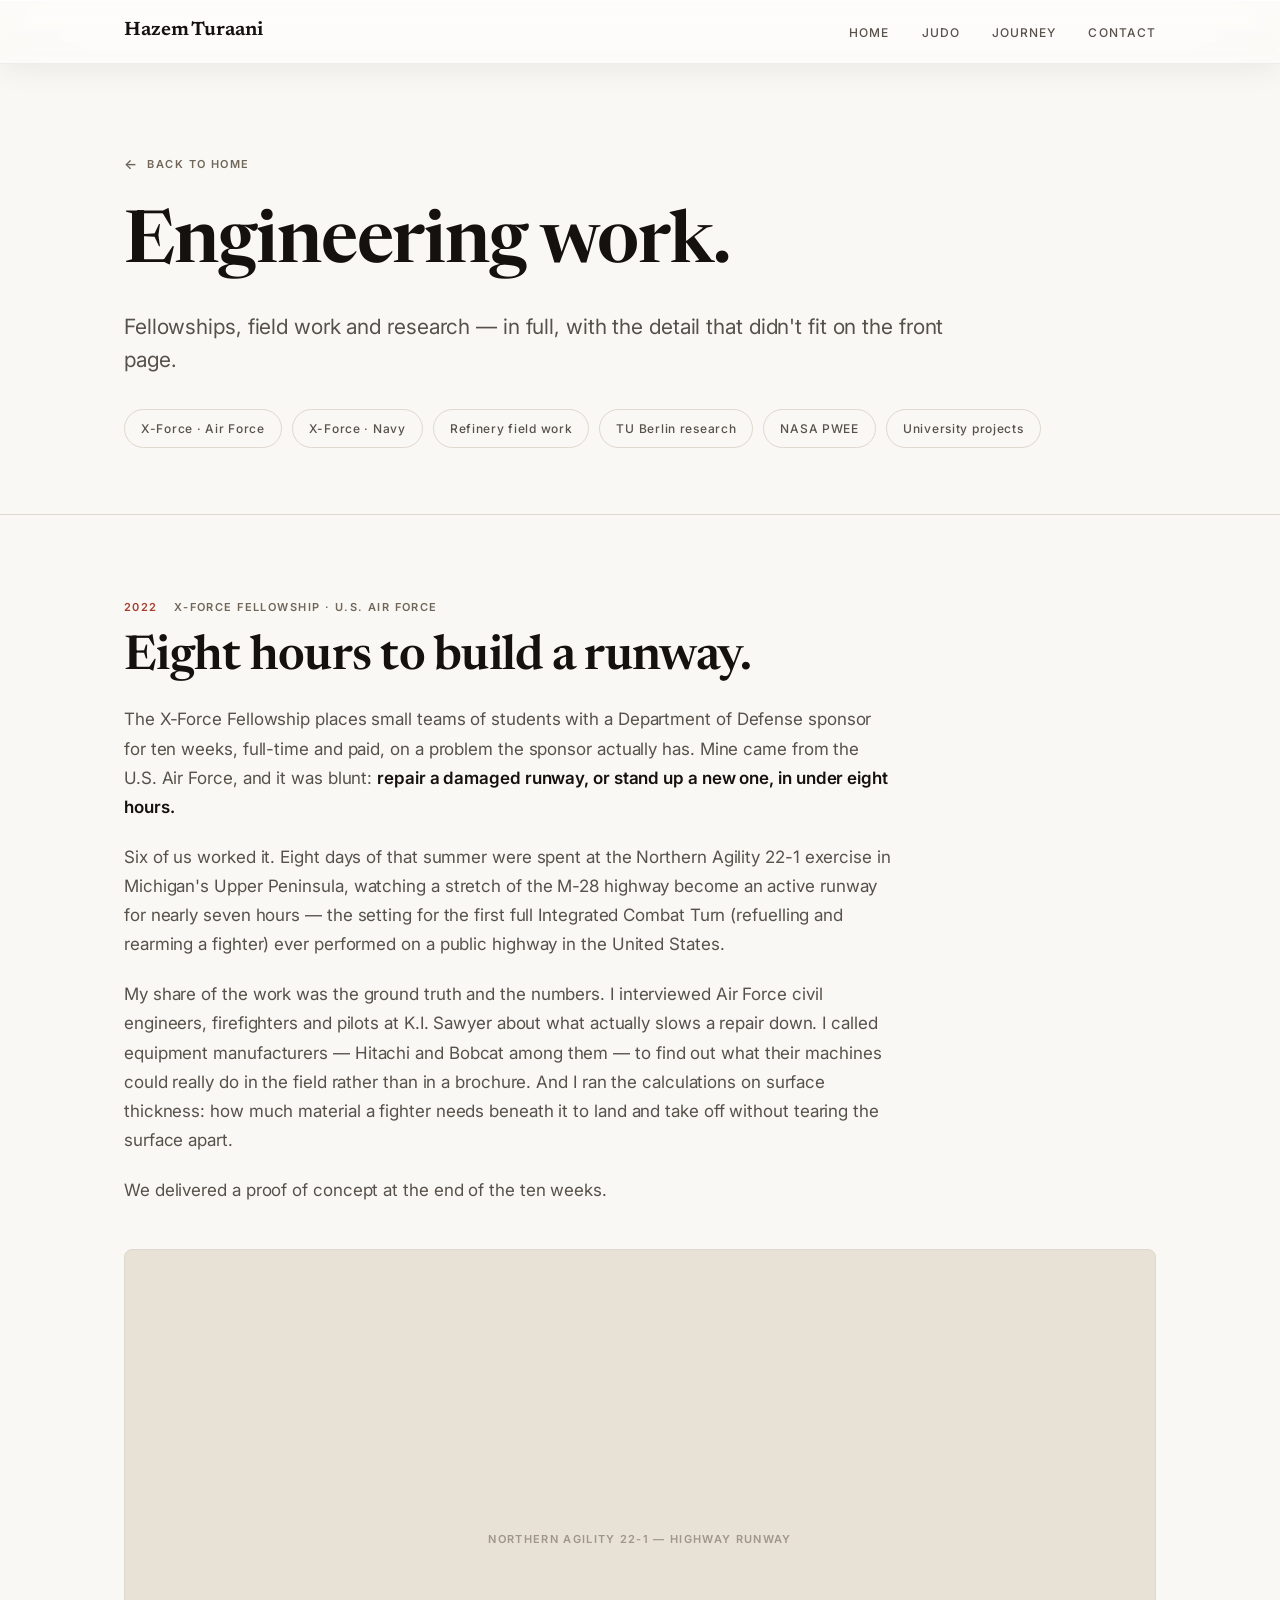
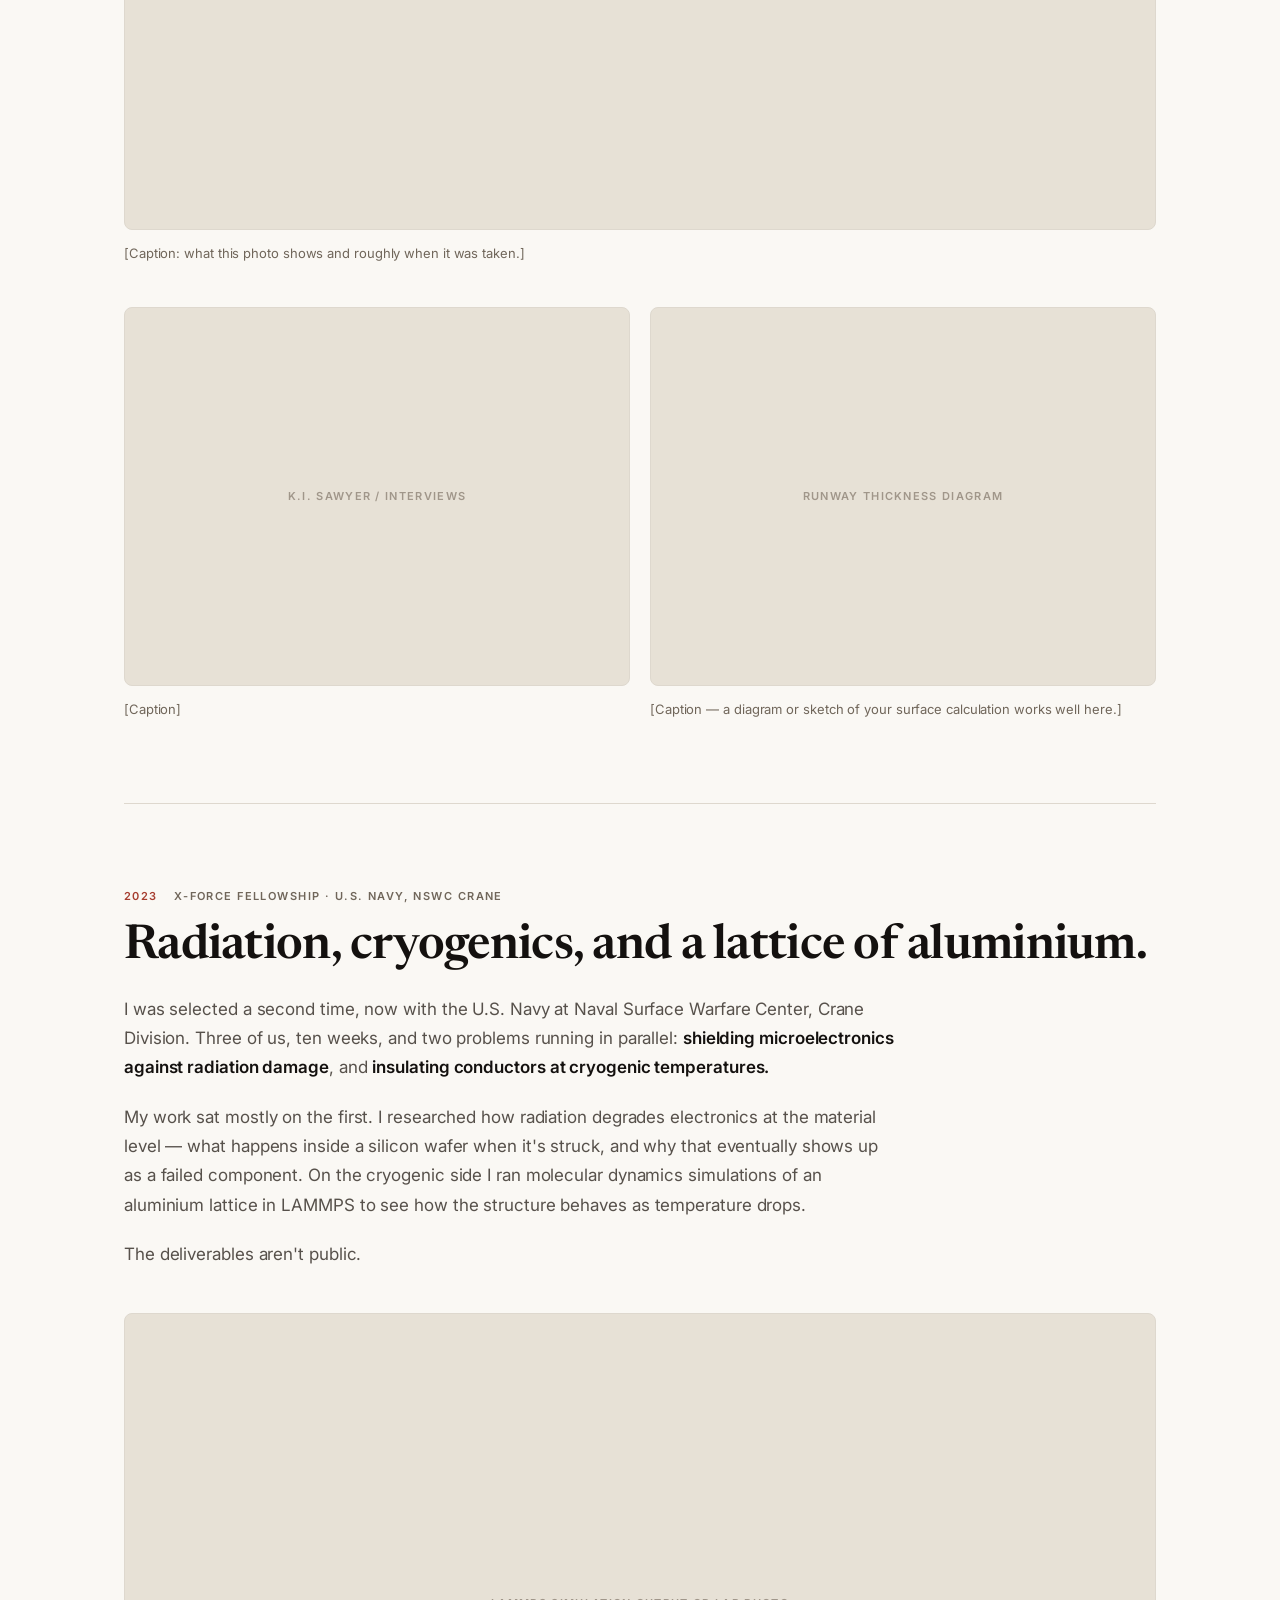
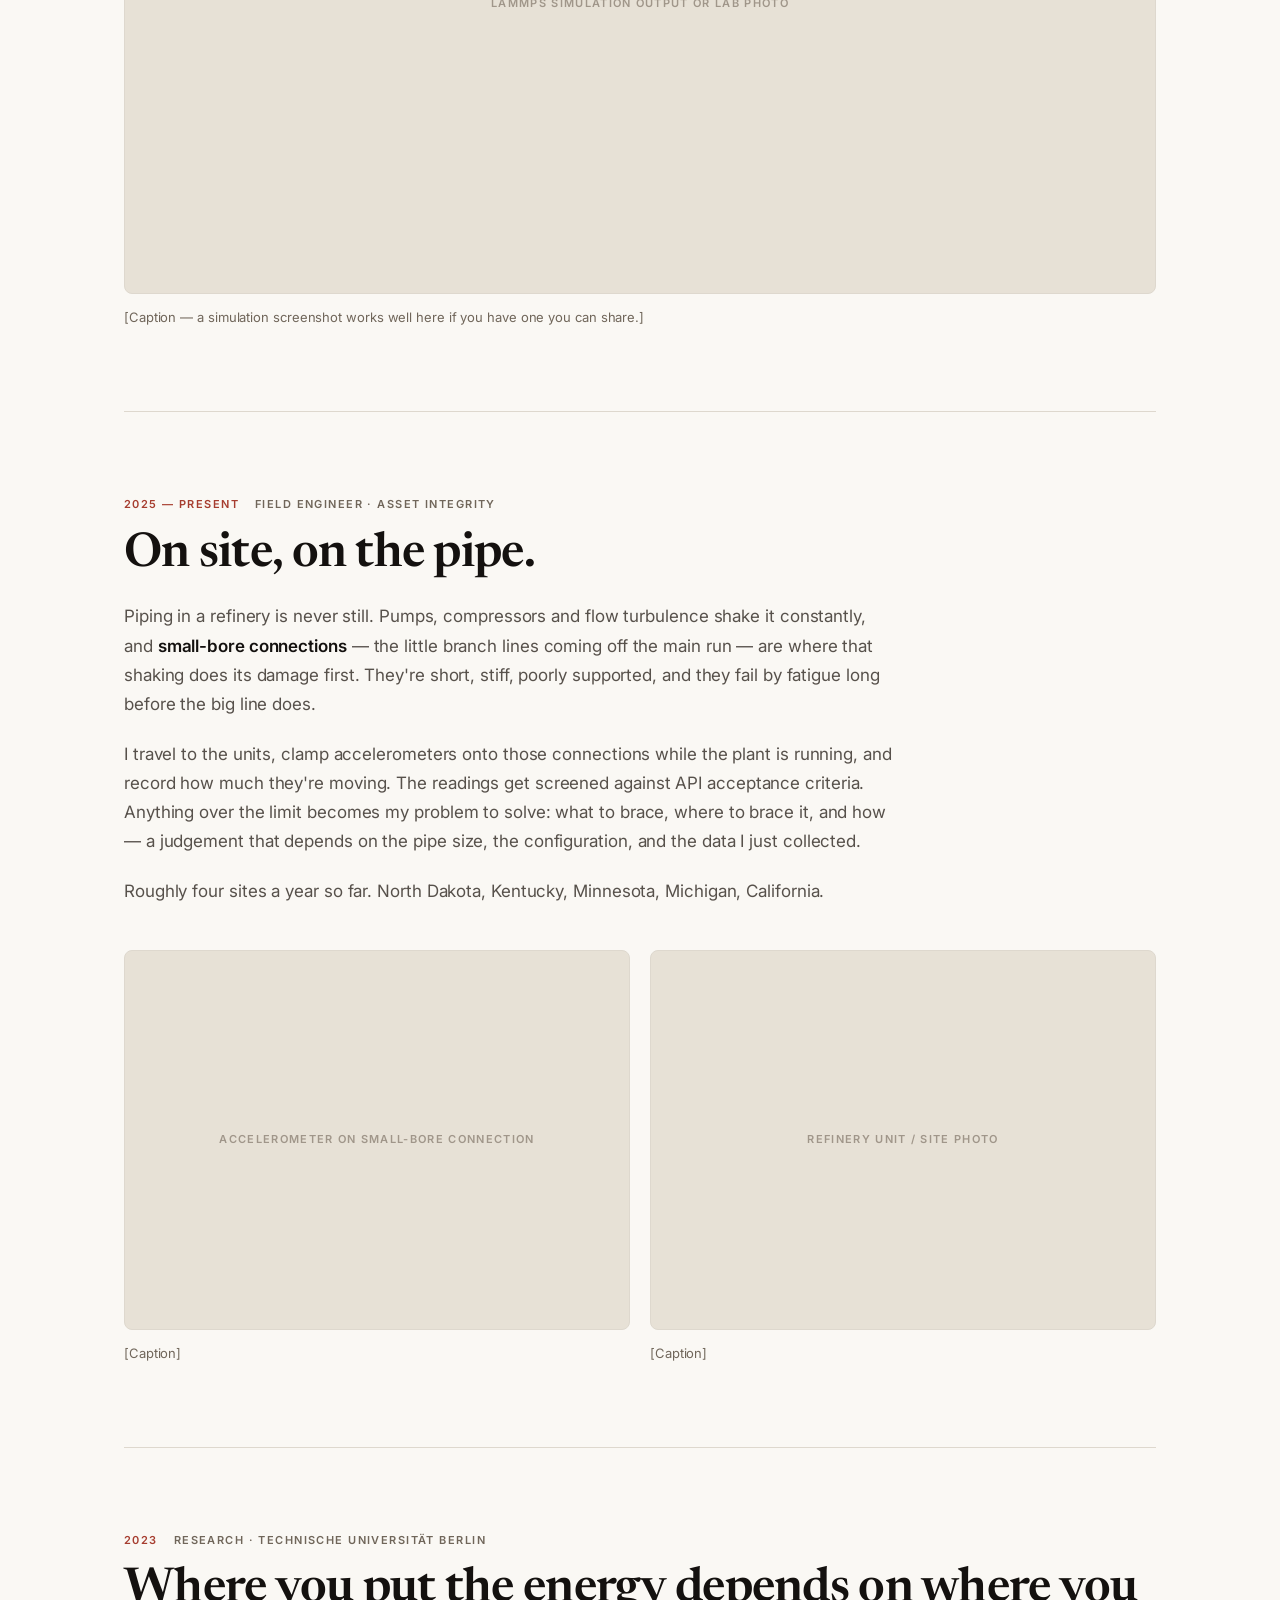
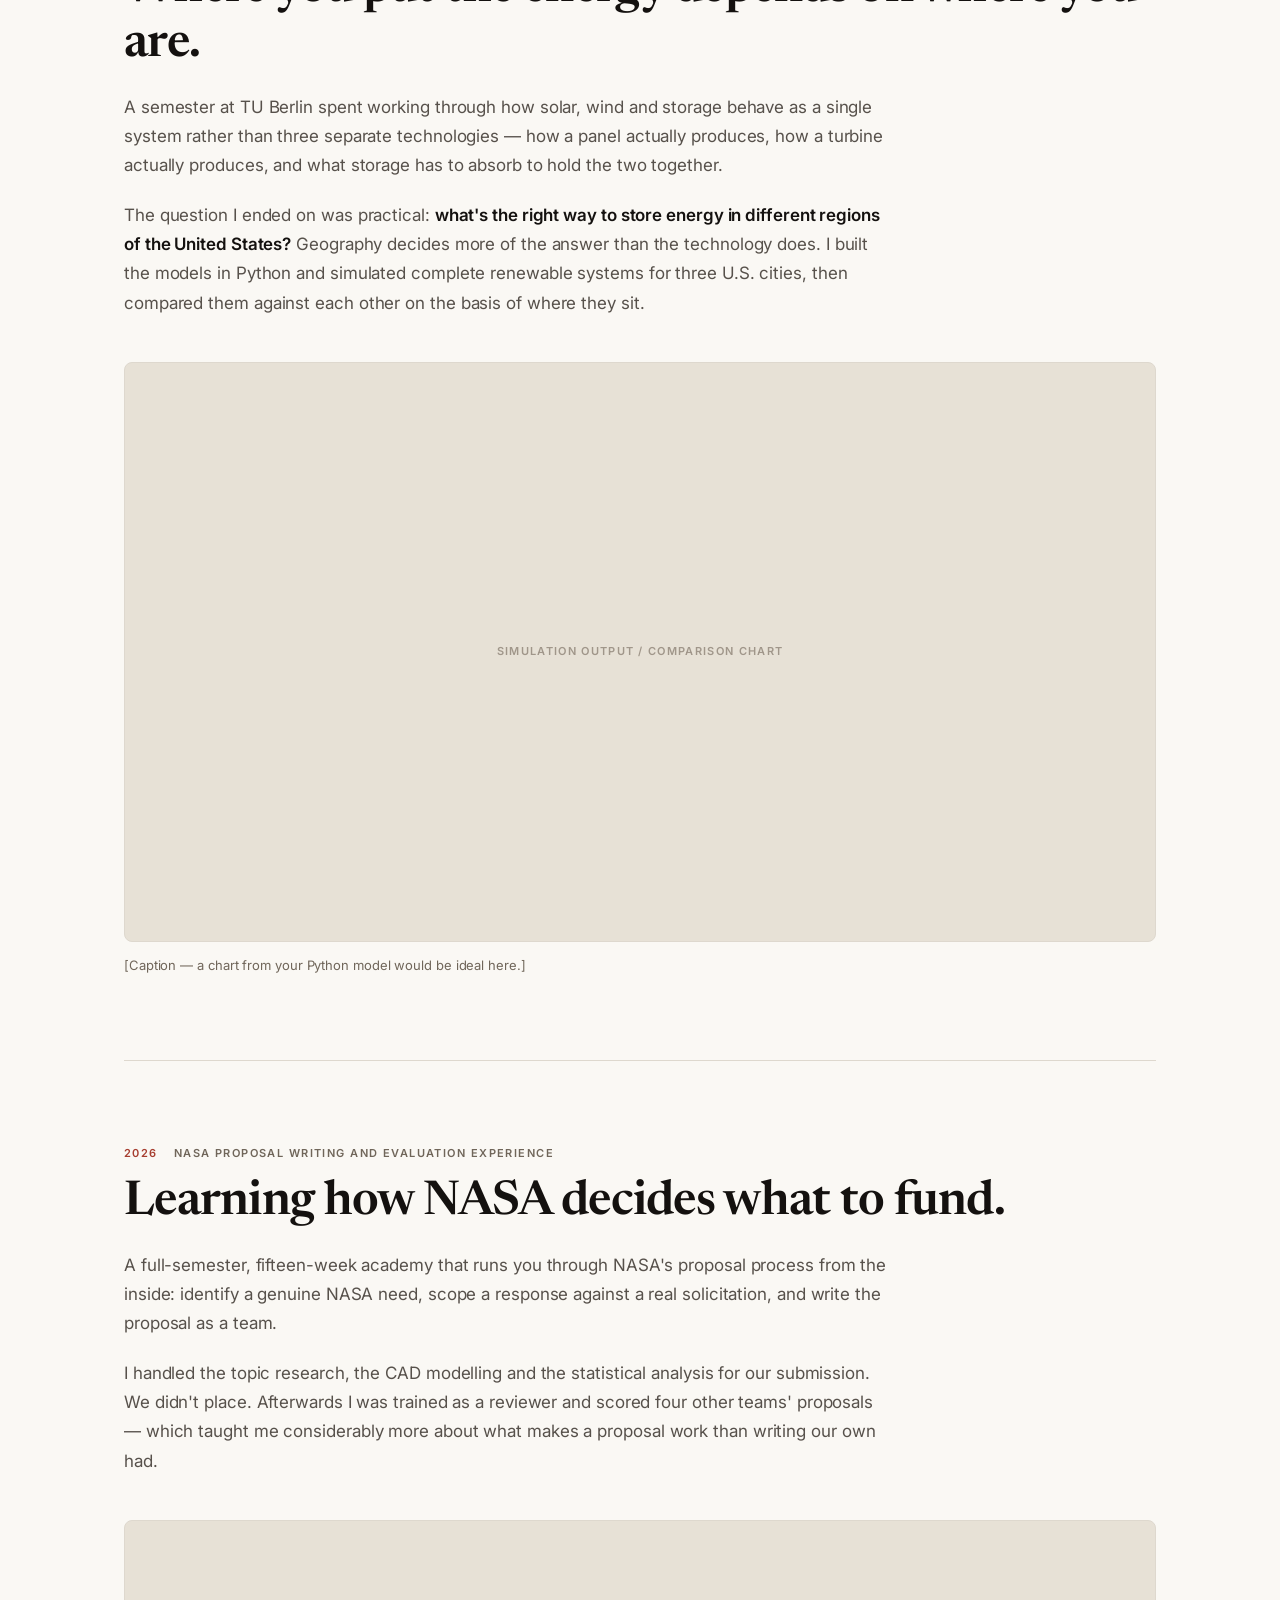
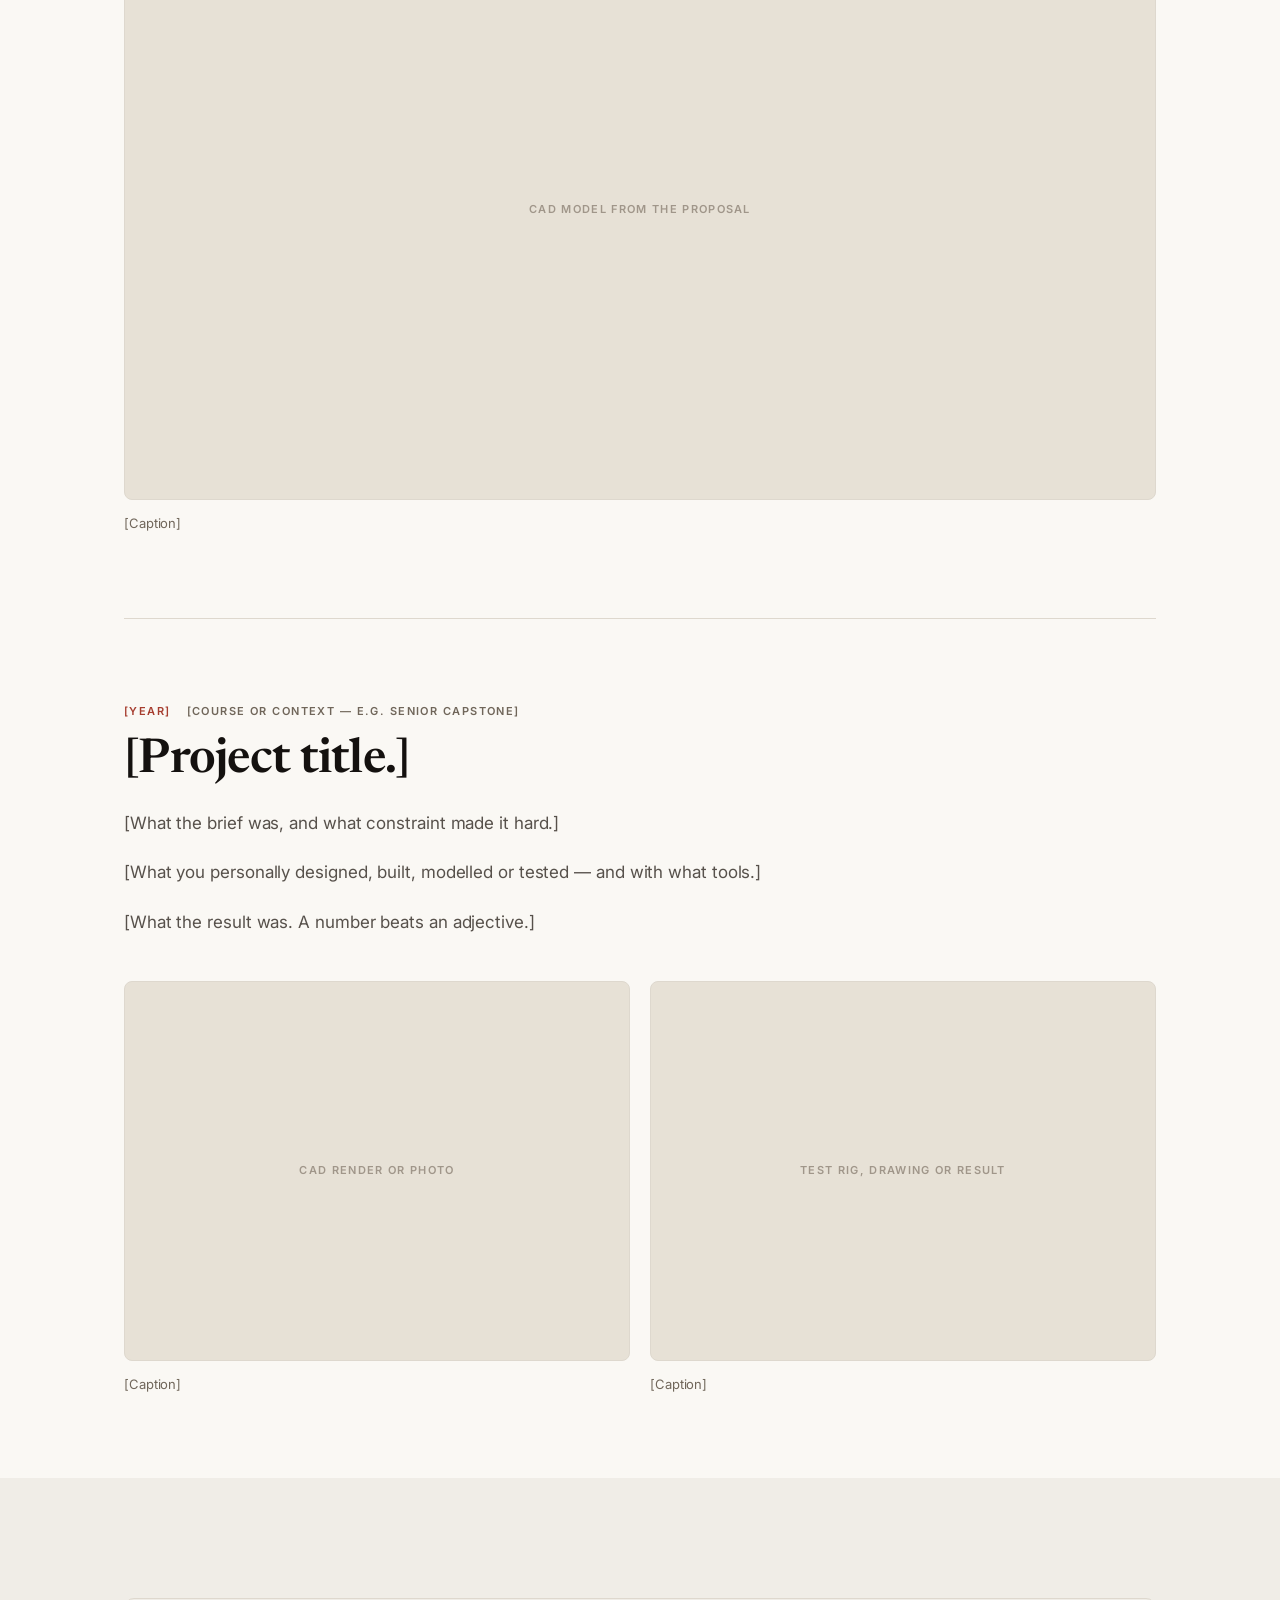
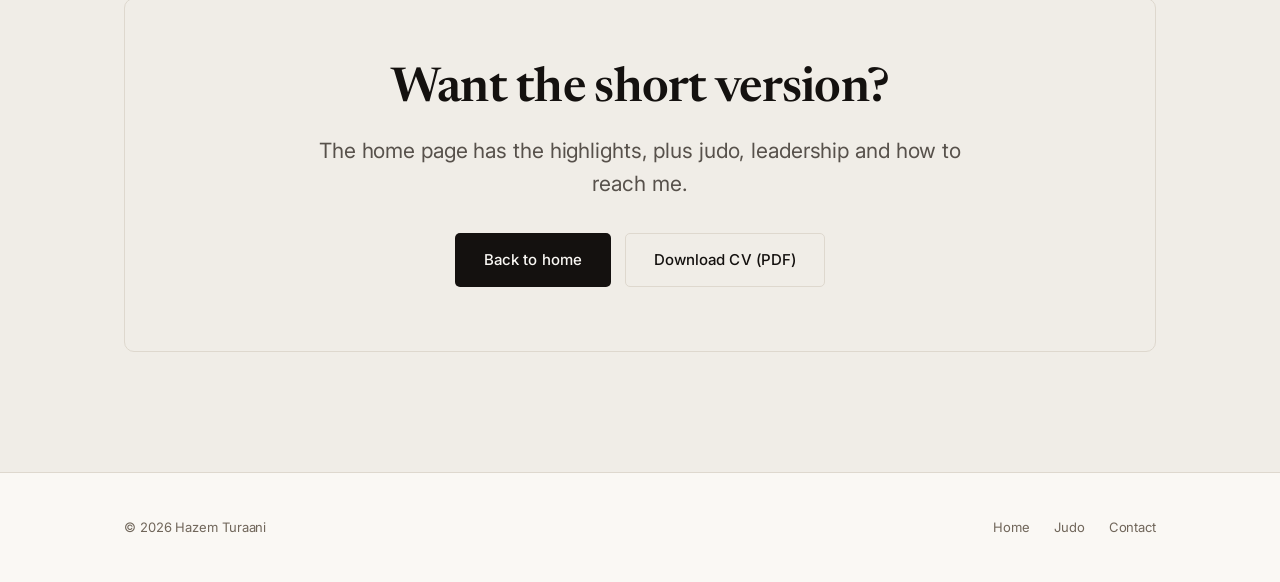
==== commit 580c6970: "Add files via upload" ====
--- a/engineering.html
+++ b/engineering.html
@@ -25,6 +25,9 @@
   img.replaceWith(d);
 }
 </script>
+
+<!-- Scroll animation. Delete this line to switch all motion off. -->
+<script src="motion.js" defer></script>
 
 </head>
 
--- a/style.css
+++ b/style.css
@@ -168,9 +168,93 @@
 
 .reveal{ opacity:0; transform:translateY(24px); transition:opacity .8s var(--ease), transform .8s var(--ease); }
 .reveal.in{ opacity:1; transform:none; }
+
+/* ═══════════════════════════════════════════════════════════════════
+   SCROLL MOTION
+   motion.js writes a number from 0 to 1 into --p as each photo travels
+   up the screen. Everything below reads that number and turns it into
+   movement. Bigger numbers here = more motion. All of it is transform
+   only, which the graphics card handles, so it stays smooth.
+   ═══════════════════════════════════════════════════════════════════ */
+
+/* The clipping box motion.js builds around every photo. */
+.frame{
+  position:relative; display:block; width:100%; overflow:hidden;
+  border-radius:var(--radius); border:1px solid var(--line);
+  background:#e7e1d6;
+}
+.frame--4x3 { aspect-ratio:4/3; }
+.frame--1x1 { aspect-ratio:1/1; }
+.frame--16x9{ aspect-ratio:16/9; }
+
+/* The photo drifts from slightly enlarged to nearly settled as it passes.
+   It stays above 1.04 so the slide never exposes an edge. */
+.frame > .photo{
+  width:100%; height:100%; aspect-ratio:auto;
+  object-fit:cover; border:0; border-radius:0;
+  transform:
+    scale(calc(1.10 - var(--p,.5) * .06))
+    translateY(calc((.5 - var(--p,.5)) * 3%));
+}
+
+/* Inside cards the frame sits flush to the edges. */
+.card .frame{ border:0; border-radius:0; border-bottom:1px solid var(--line); }
+
+/* On the dark judo section the empty frame should be dark, not paper. */
+.dark .frame{ background:#272119; border-color:rgba(255,255,255,.10); }
+
+/* A feature row shouldn't fade in as a block AND stagger its text — that
+   reads as mush. The photo is simply there; the words arrive. */
+.feature.reveal{ opacity:1; transform:none; transition:none; }
+
+/* Gallery tiles drift at slightly different rates so the grid breathes
+   instead of moving as one slab. */
+.gallery > .frame:nth-child(2n) > .photo{ transform:scale(calc(1.12 - var(--p,.5)*.06)) translateY(calc((.5 - var(--p,.5)) * 5%)); }
+.gallery > .frame:nth-child(3n) > .photo{ transform:scale(calc(1.09 - var(--p,.5)*.05)) translateY(calc((.5 - var(--p,.5)) * 2%)); }
+
+/* Paired photos lean against each other — one rises faster than the other. */
+.figrow .figure:nth-child(1) .frame > .photo{ transform:scale(calc(1.11 - var(--p,.5)*.06)) translateY(calc((.5 - var(--p,.5)) *  4%)); }
+.figrow .figure:nth-child(2) .frame > .photo{ transform:scale(calc(1.11 - var(--p,.5)*.06)) translateY(calc((.5 - var(--p,.5)) * -1%)); }
+
+/* Hero recedes as you scroll past it, the way a title card should. */
+.hero__content{
+  opacity:calc(1 - var(--hp,0) * 1.35);
+  transform:translateY(calc(var(--hp,0) * -50px)) scale(calc(1 - var(--hp,0) * .02));
+  will-change:opacity, transform;
+}
+
+/* Text inside a feature row arrives a beat after the photo, line by line. */
+.feature__text > *{
+  opacity:0; transform:translateY(16px);
+  transition:opacity .7s var(--ease), transform .7s var(--ease);
+}
+.feature.in .feature__text > *{ opacity:1; transform:none; }
+.feature.in .feature__text > *:nth-child(1){ transition-delay:.06s; }
+.feature.in .feature__text > *:nth-child(2){ transition-delay:.12s; }
+.feature.in .feature__text > *:nth-child(3){ transition-delay:.18s; }
+.feature.in .feature__text > *:nth-child(4){ transition-delay:.24s; }
+.feature.in .feature__text > *:nth-child(5){ transition-delay:.30s; }
+.feature.in .feature__text > *:nth-child(n+6){ transition-delay:.36s; }
+
+/* Stat numbers rise into place one after another. */
+.stats__grid.in .stat{ animation:statRise .7s var(--ease) both; }
+.stats__grid.in .stat:nth-child(1){ animation-delay:.00s; }
+.stats__grid.in .stat:nth-child(2){ animation-delay:.08s; }
+.stats__grid.in .stat:nth-child(3){ animation-delay:.16s; }
+.stats__grid.in .stat:nth-child(4){ animation-delay:.24s; }
+@keyframes statRise{ from{ opacity:0; transform:translateY(14px); } to{ opacity:1; transform:none; } }
+
+/* Everything above is decoration. If the reader has asked their system
+   to reduce motion, none of it runs. */
 @media (prefers-reduced-motion:reduce){
   html{ scroll-behavior:auto; }
   .reveal{ opacity:1; transform:none; transition:none; }
+  .frame > .photo,
+  .gallery > .frame > .photo,
+  .figrow .figure .frame > .photo{ transform:none !important; }
+  .hero__content{ opacity:1 !important; transform:none !important; }
+  .feature__text > *{ opacity:1 !important; transform:none !important; transition:none !important; }
+  .stats__grid.in .stat{ animation:none !important; }
 }
 
 /* ═══════════════════════════════════════════════════════════════════
@@ -182,11 +266,14 @@
    the top edge that real glass has. */
 .nav{
   position:fixed; inset:0 0 auto 0; z-index:100; height:64px;
-  background:rgba(250,248,244,.55);
-  backdrop-filter:blur(28px) saturate(190%);
-  -webkit-backdrop-filter:blur(28px) saturate(190%);
-  border-bottom:1px solid rgba(120,105,88,.16);
-  box-shadow:inset 0 1px 0 rgba(255,255,255,.65);
+  background:linear-gradient(to bottom, rgba(255,254,252,.50), rgba(250,248,244,.28));
+  backdrop-filter:blur(44px) saturate(210%) brightness(1.08);
+  -webkit-backdrop-filter:blur(44px) saturate(210%) brightness(1.08);
+  border-bottom:1px solid rgba(120,105,88,.10);
+  box-shadow:
+    inset 0 1px 0 rgba(255,255,255,.95),
+    inset 0 -10px 14px -10px rgba(255,255,255,.55),
+    0 8px 28px rgba(20,17,15,.055);
 }
 /* Browsers without backdrop-filter fall back to a near-solid bar so text stays readable. */
 @supports not ((backdrop-filter:blur(1px)) or (-webkit-backdrop-filter:blur(1px))){
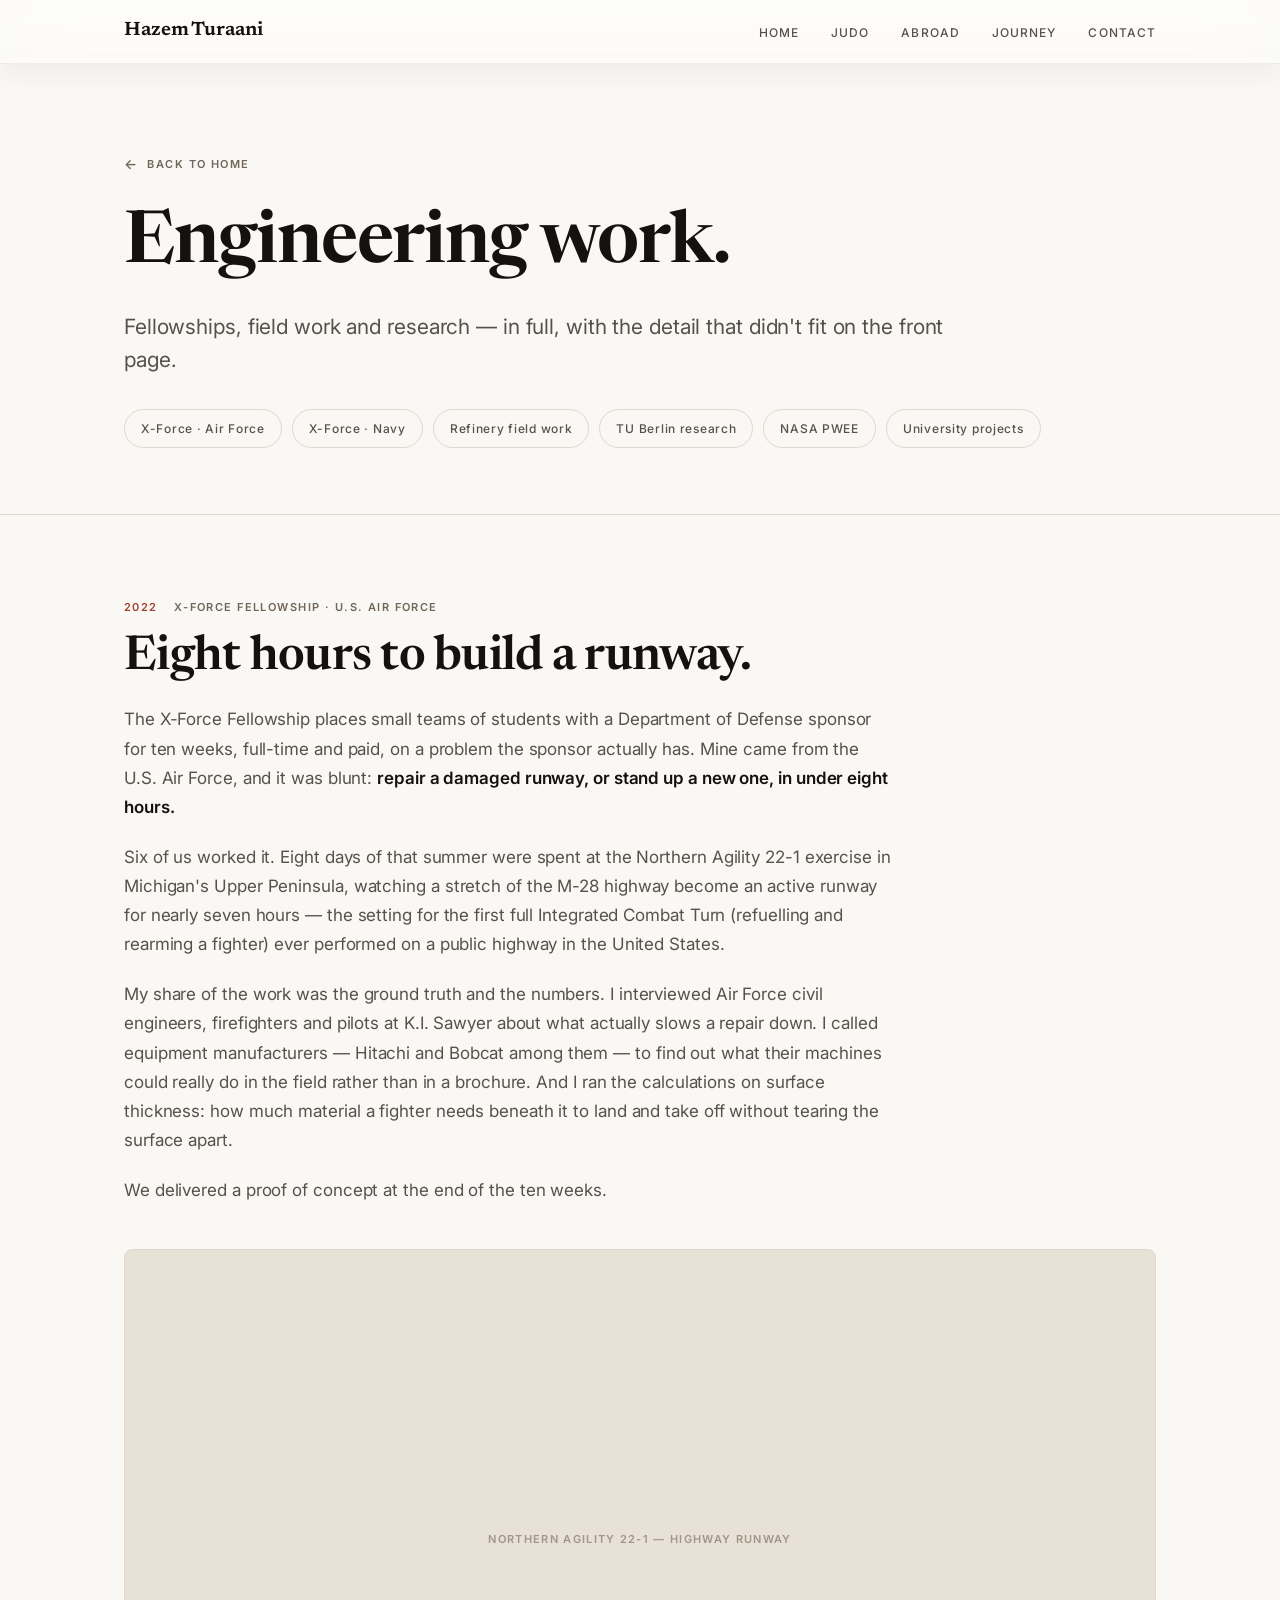
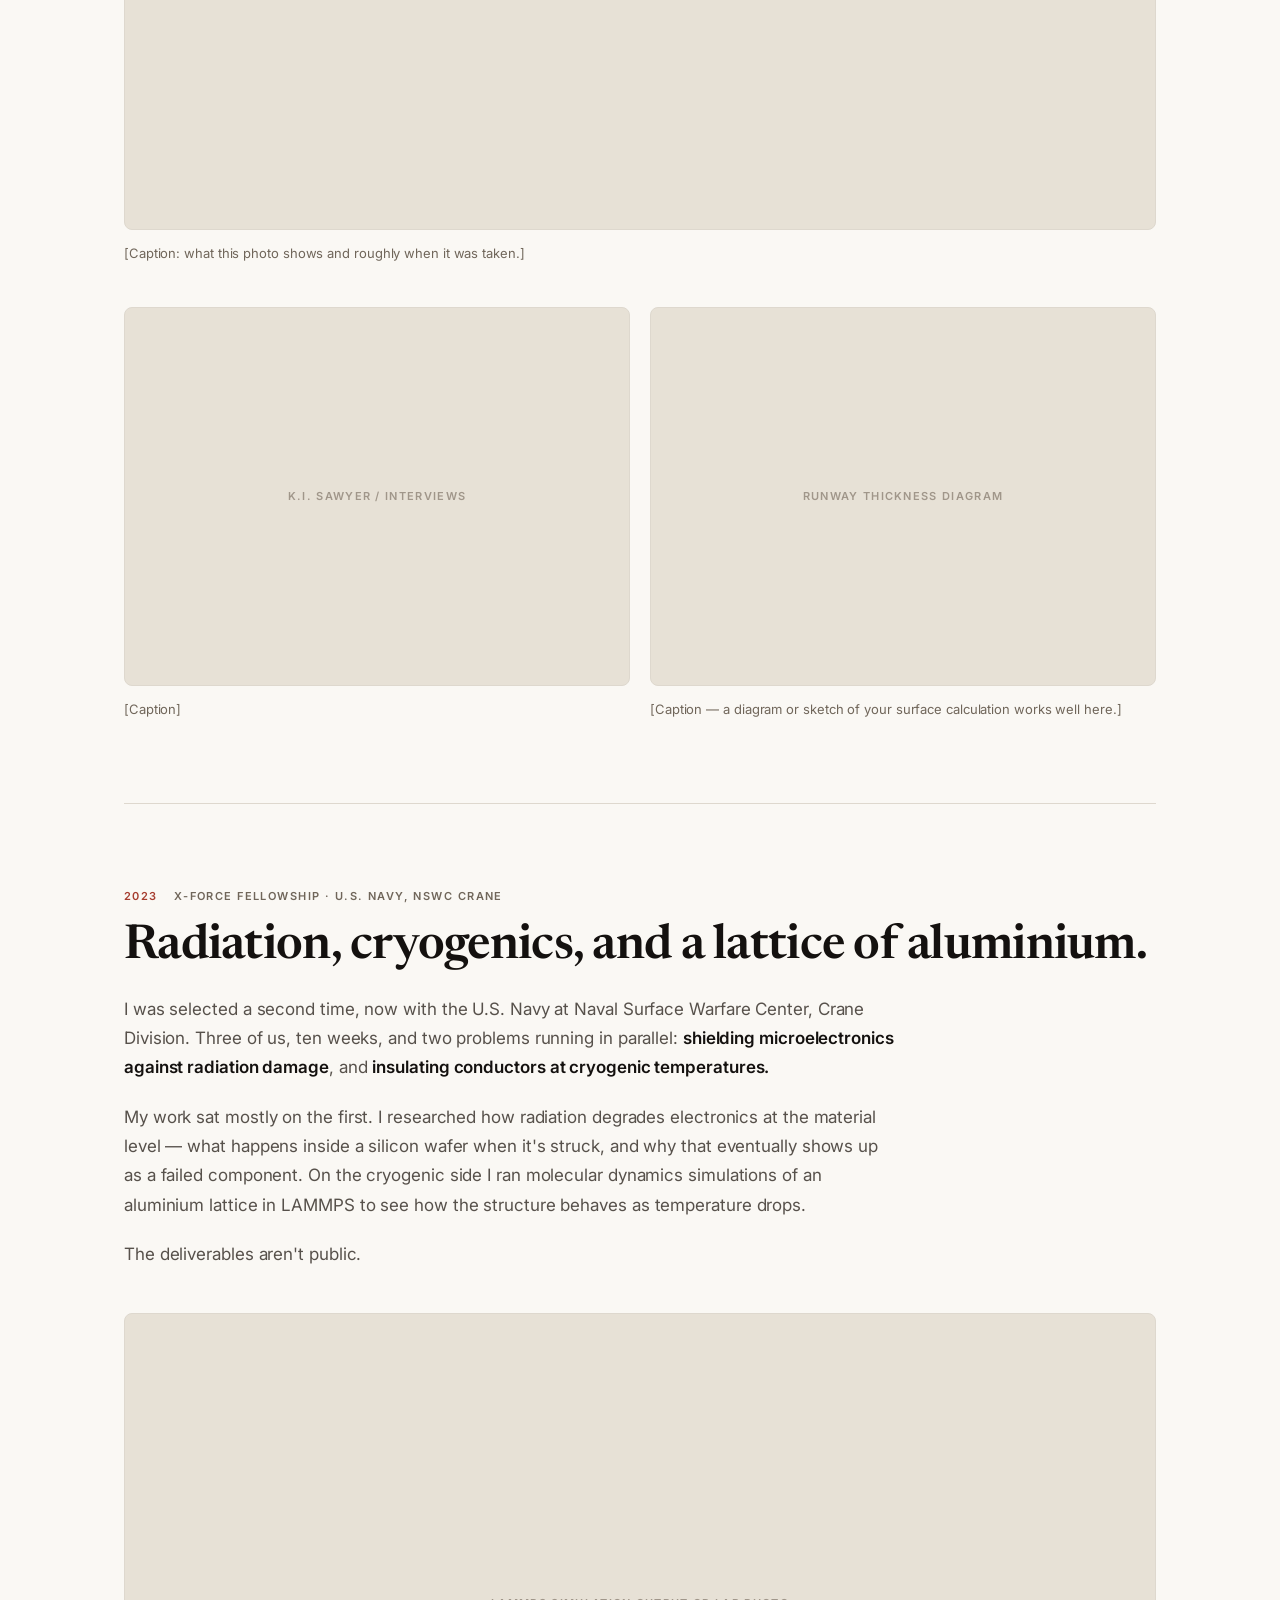
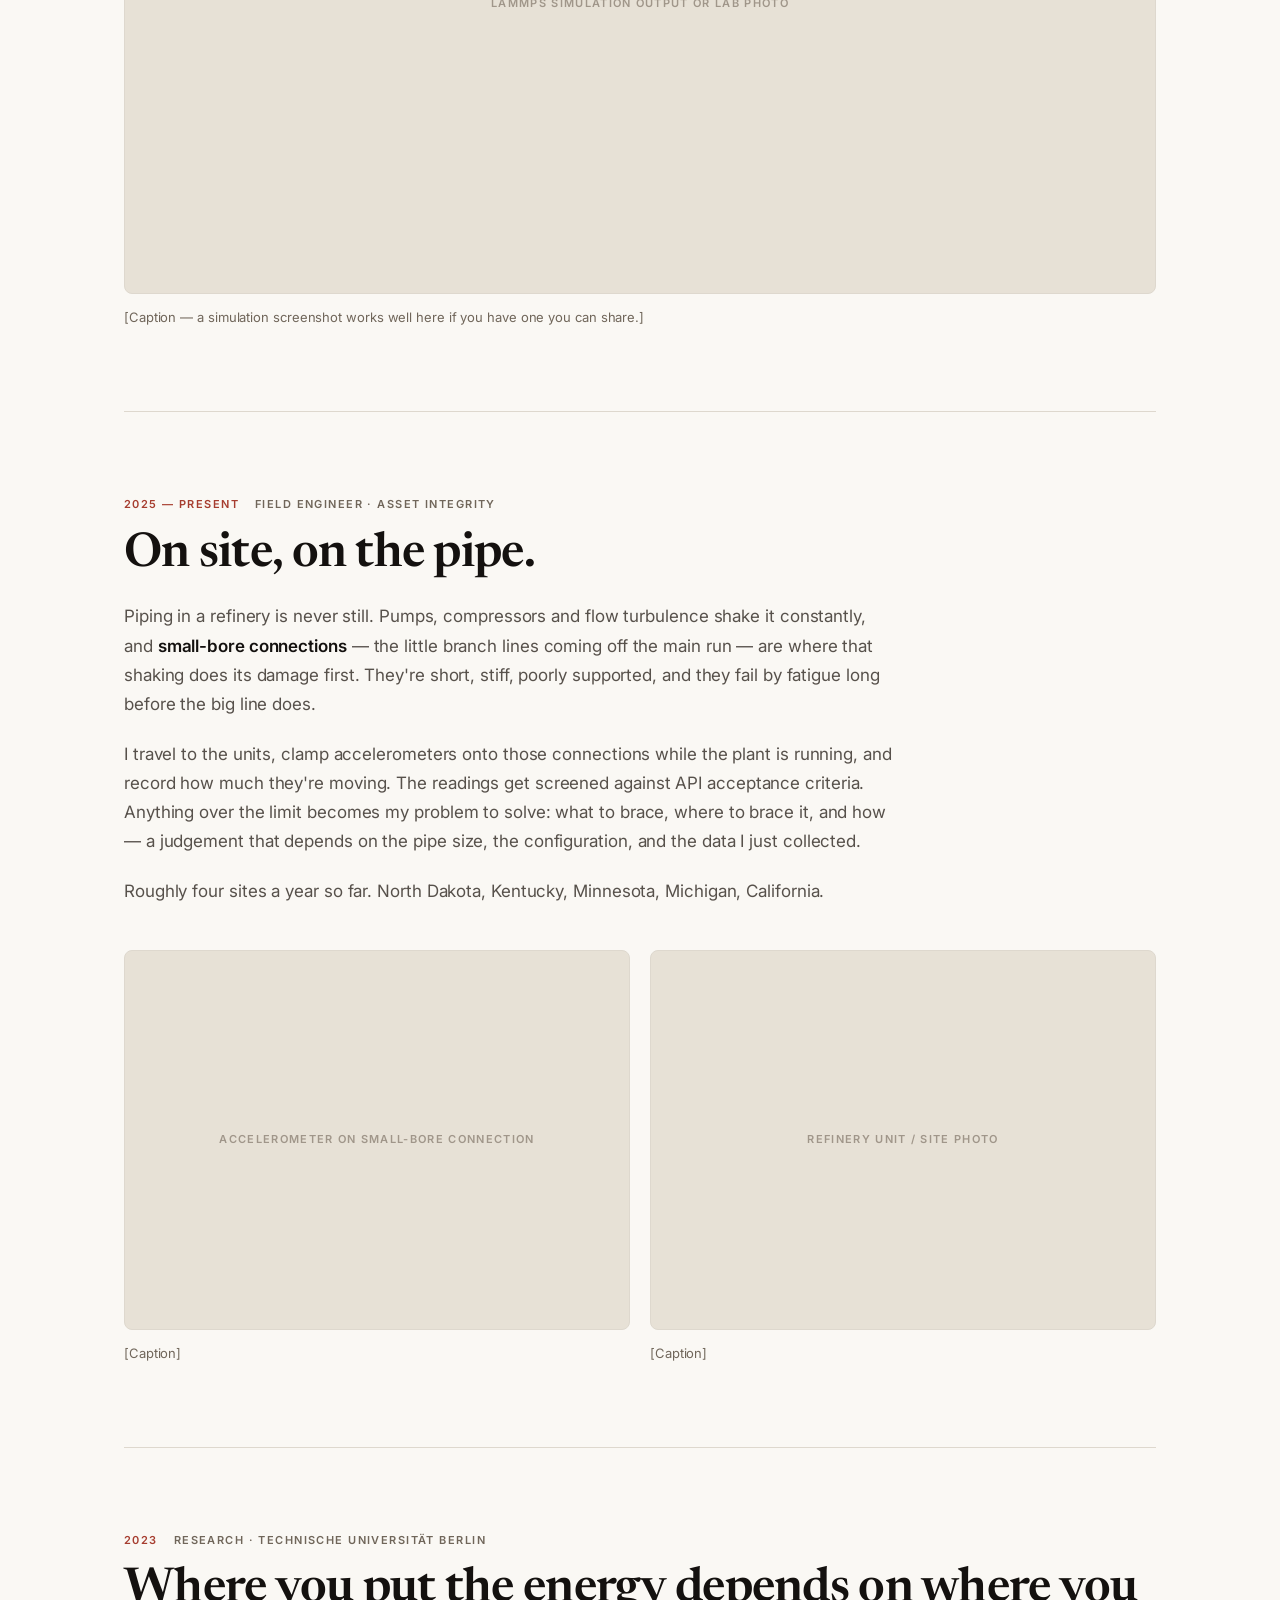
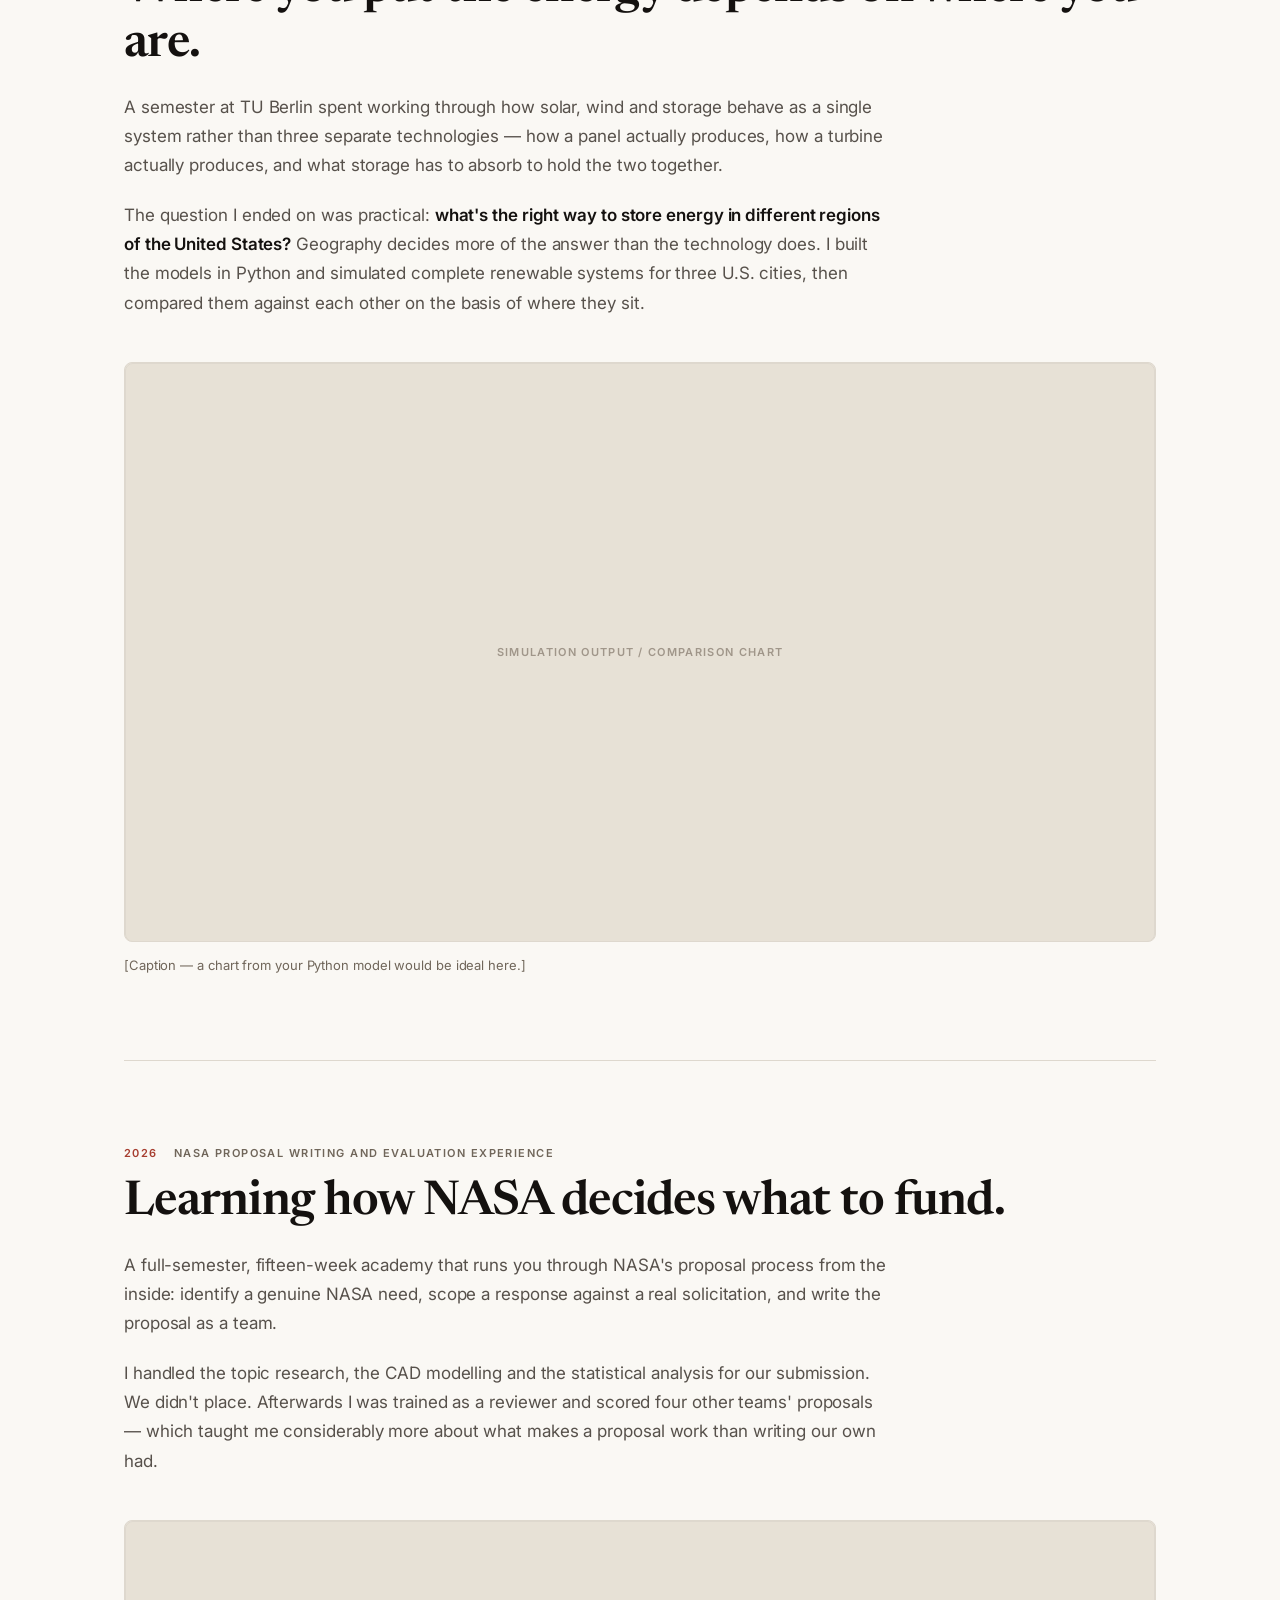
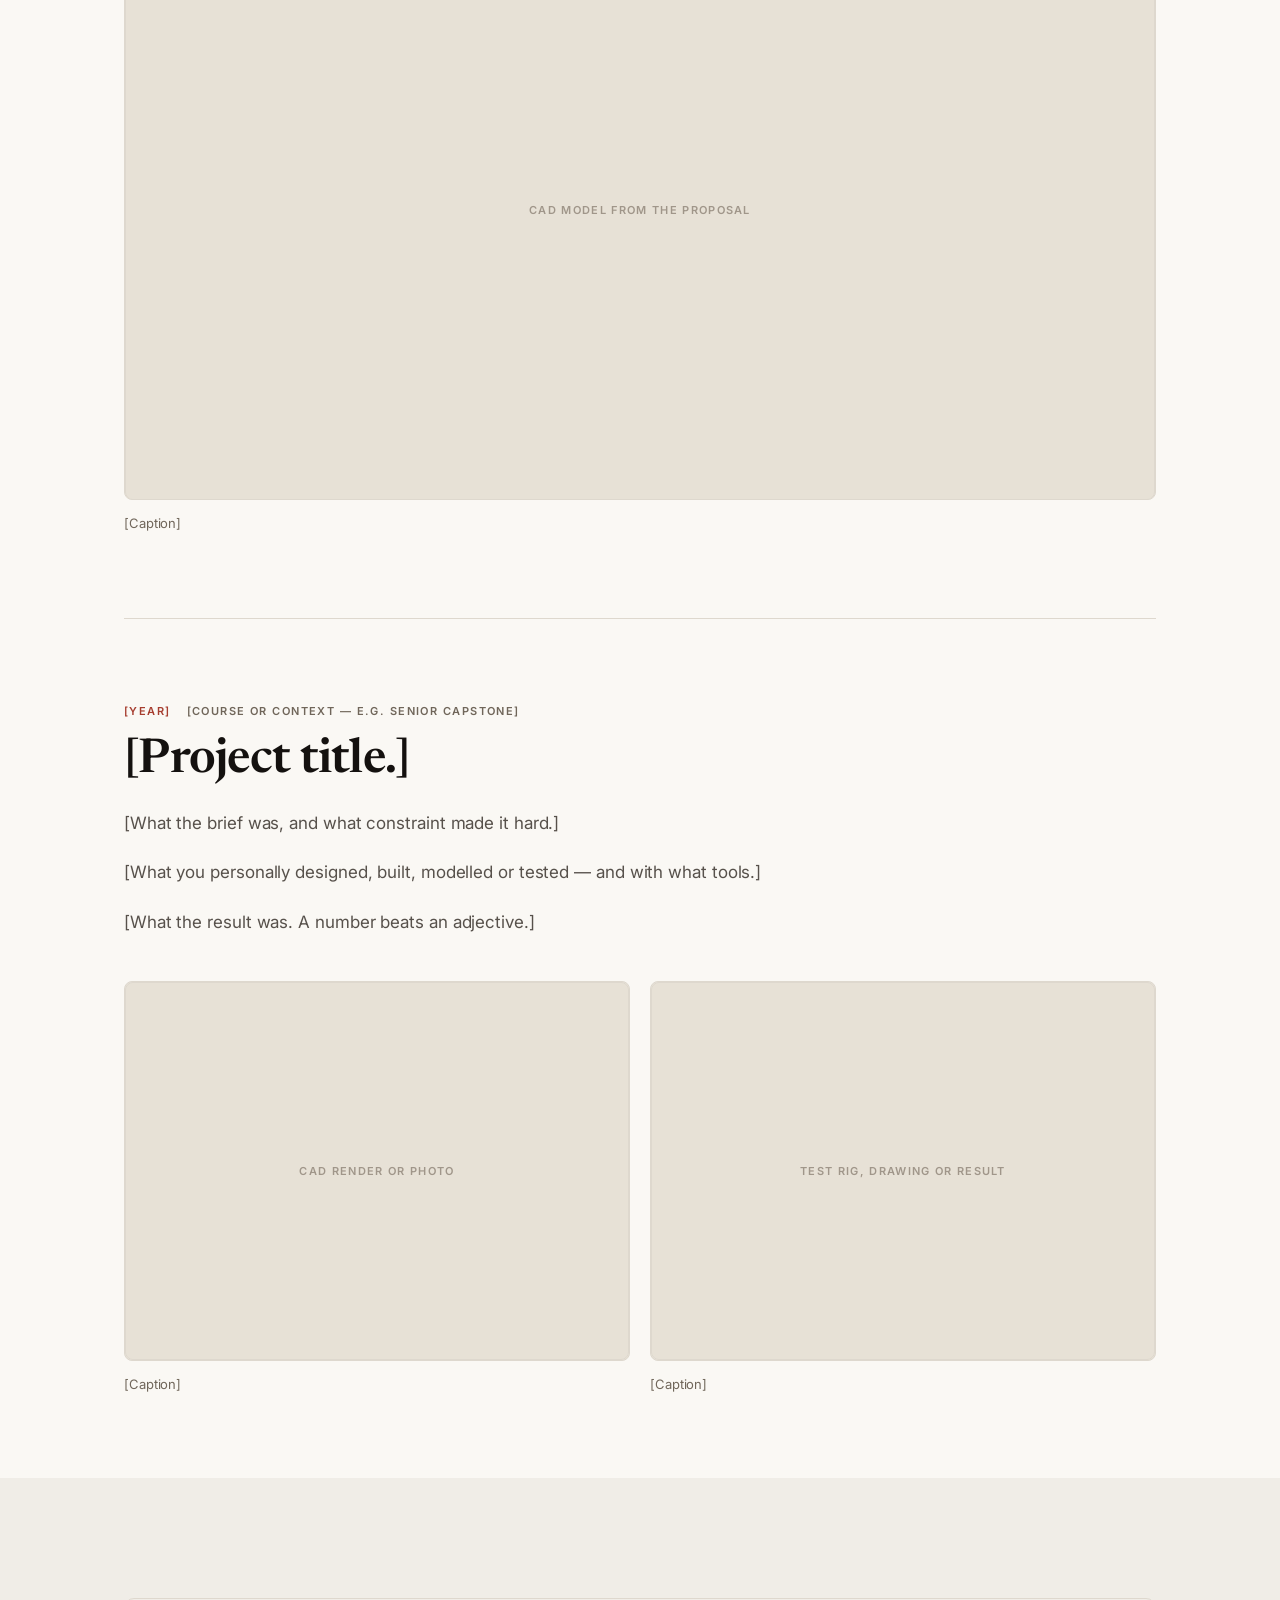
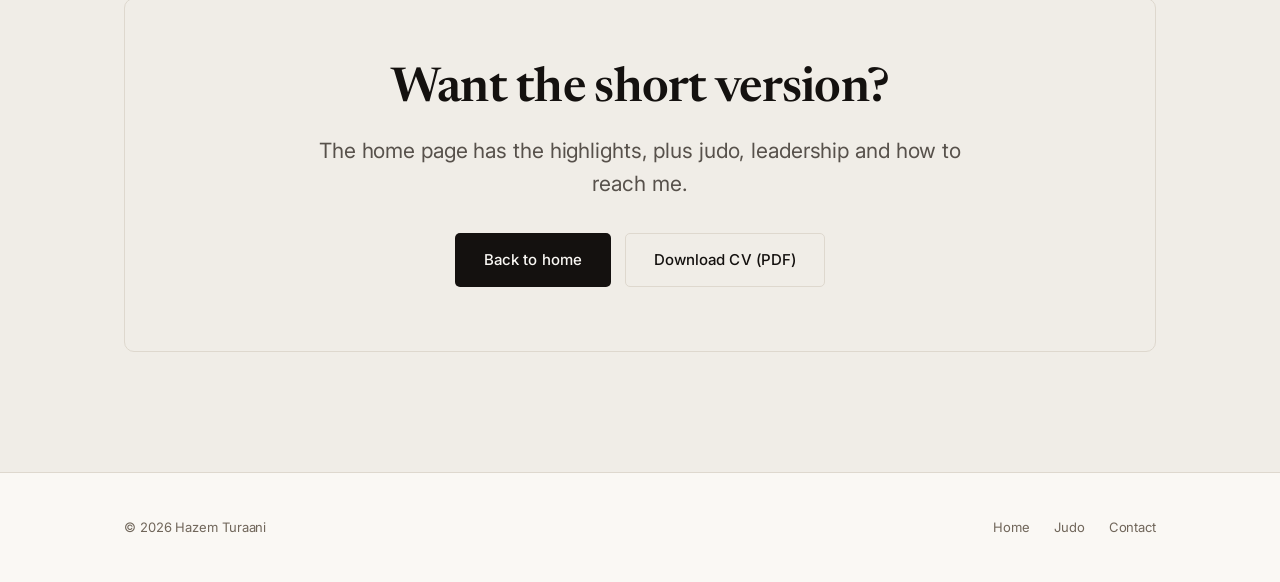
==== commit 6d3c1e78: "Add Abroad to the menu" ====
--- a/engineering.html
+++ b/engineering.html
@@ -43,6 +43,7 @@
     <ul class="nav__links" id="navLinks">
       <li><a href="index.html">Home</a></li>
       <li><a href="judo.html">Judo</a></li>
+      <li><a href="abroad.html">Abroad</a></li>
       <li><a href="index.html#journey">Journey</a></li>
       <li><a href="index.html#contact">Contact</a></li>
     </ul>
--- a/style.css
+++ b/style.css
@@ -216,11 +216,35 @@
 .figrow .figure:nth-child(1) .frame > .photo{ transform:scale(calc(1.11 - var(--p,.5)*.06)) translateY(calc((.5 - var(--p,.5)) *  4%)); }
 .figrow .figure:nth-child(2) .frame > .photo{ transform:scale(calc(1.11 - var(--p,.5)*.06)) translateY(calc((.5 - var(--p,.5)) * -1%)); }
 
-/* Hero recedes as you scroll past it, the way a title card should. */
-.hero__content{
-  opacity:calc(1 - var(--hp,0) * 1.35);
-  transform:translateY(calc(var(--hp,0) * -50px)) scale(calc(1 - var(--hp,0) * .02));
-  will-change:opacity, transform;
+/* Hero: the composition opens outward as you scroll. Nothing fades — the
+   headline stays fully legible the whole way down, it just spreads.
+   --hp runs 0 to 1 over the first 80% of a screen height of scrolling. */
+.hero__title{ overflow:visible; }
+.hero__line{ display:block; will-change:transform; }
+.hero__line--l{ transform:translateX(calc(var(--hp,0) * -7vw)); }
+.hero__line--r{ transform:translateX(calc(var(--hp,0) *  7vw)); }
+
+/* The two buttons ease apart by a smaller amount, so the whole block
+   reads as one gesture rather than two unrelated ones. */
+.hero__cta .btn:nth-child(1){ transform:translateX(calc(var(--hp,0) * -3vw)); }
+.hero__cta .btn:nth-child(2){ transform:translateX(calc(var(--hp,0) *  3vw)); }
+
+/* The lede opens a little too — barely, just enough to feel connected. */
+.hero__content .lede{
+  transform:scaleX(calc(1 + var(--hp,0) * .012));
+  transform-origin:center;
+}
+
+/* The "Scroll" prompt has done its job once you've scrolled. */
+.hero__scroll{ opacity:calc(1 - var(--hp,0) * 2.2); }
+
+/* Narrower screens: the headline already wraps, so a big spread would push
+   words off the edge. Same gesture, quarter of the distance. */
+@media (max-width:760px){
+  .hero__line--l{ transform:translateX(calc(var(--hp,0) * -2vw)); }
+  .hero__line--r{ transform:translateX(calc(var(--hp,0) *  2vw)); }
+  .hero__cta .btn:nth-child(1){ transform:translateX(calc(var(--hp,0) * -1.5vw)); }
+  .hero__cta .btn:nth-child(2){ transform:translateX(calc(var(--hp,0) *  1.5vw)); }
 }
 
 /* Text inside a feature row arrives a beat after the photo, line by line. */
@@ -252,7 +276,9 @@
   .frame > .photo,
   .gallery > .frame > .photo,
   .figrow .figure .frame > .photo{ transform:none !important; }
-  .hero__content{ opacity:1 !important; transform:none !important; }
+  .hero__content,.hero__line,.hero__cta .btn,.hero__content .lede,.hero__scroll{
+    opacity:1 !important; transform:none !important;
+  }
   .feature__text > *{ opacity:1 !important; transform:none !important; transition:none !important; }
   .stats__grid.in .stat{ animation:none !important; }
 }
